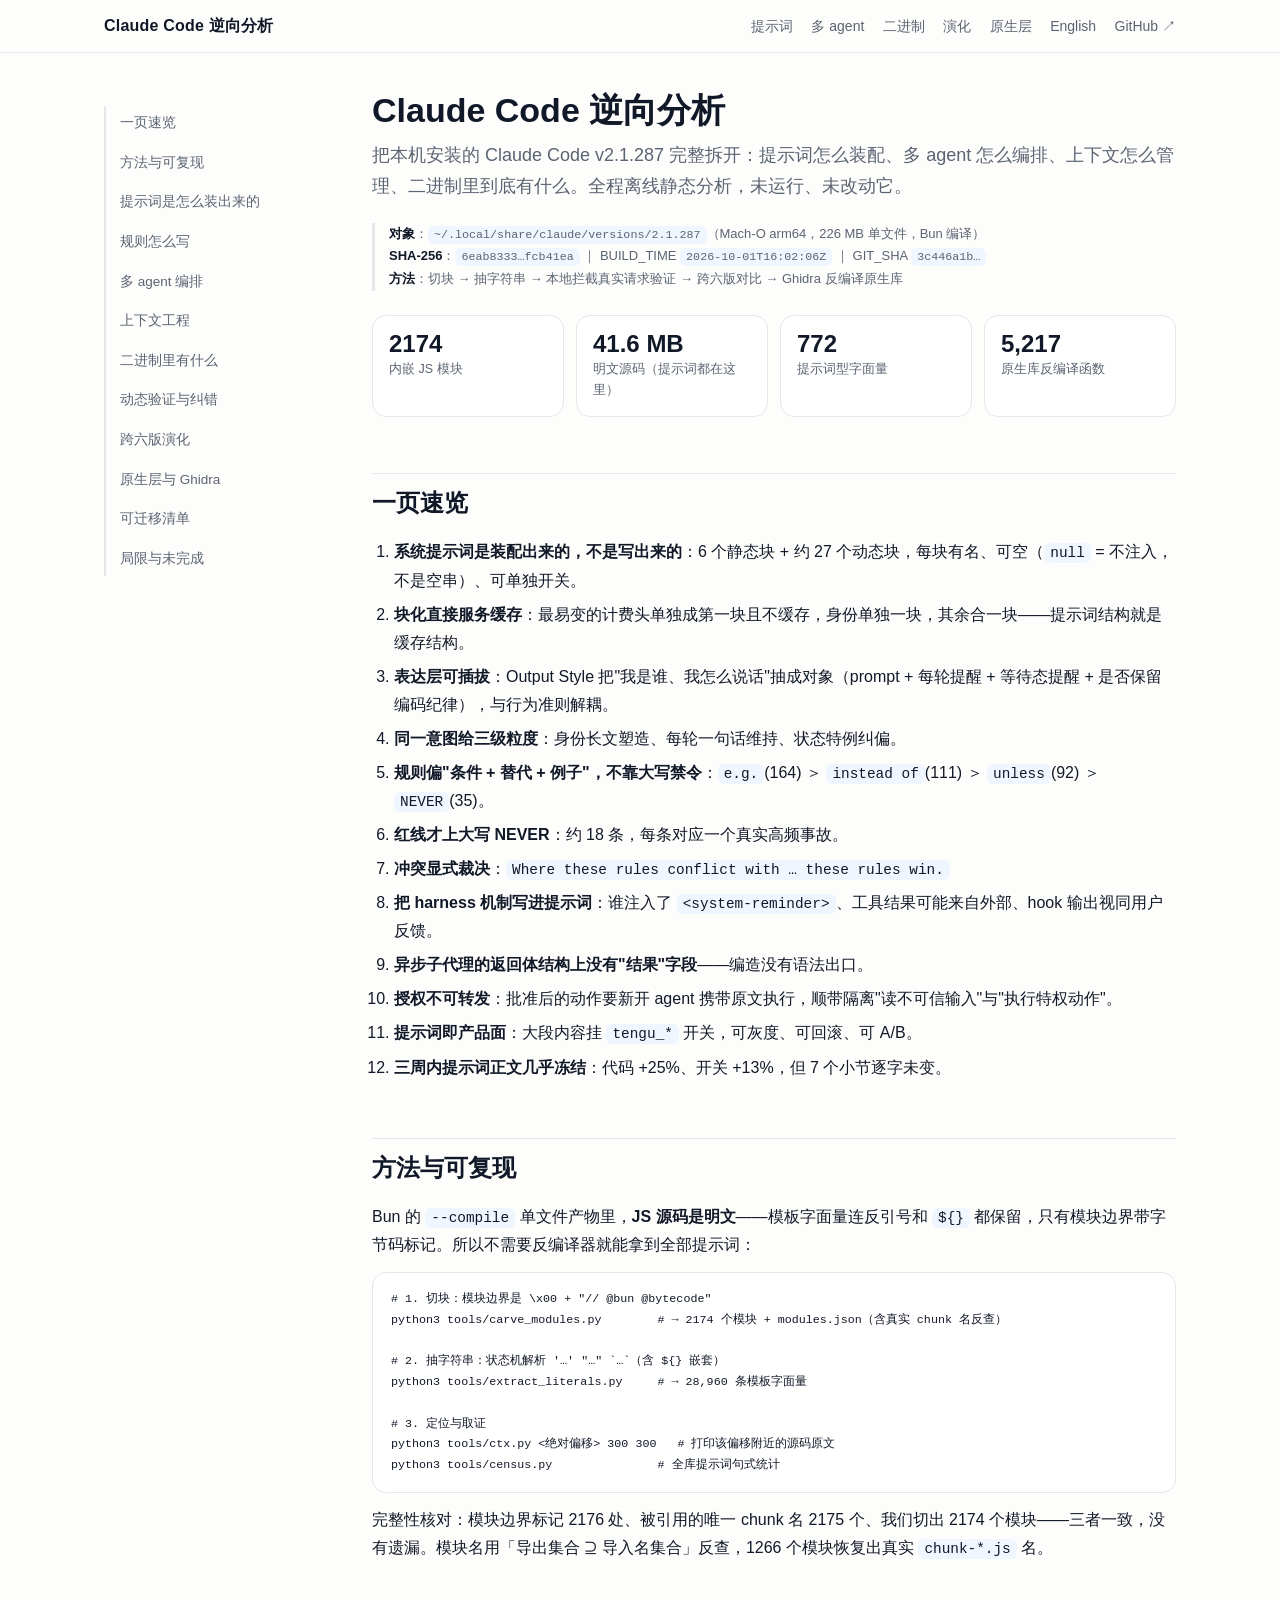
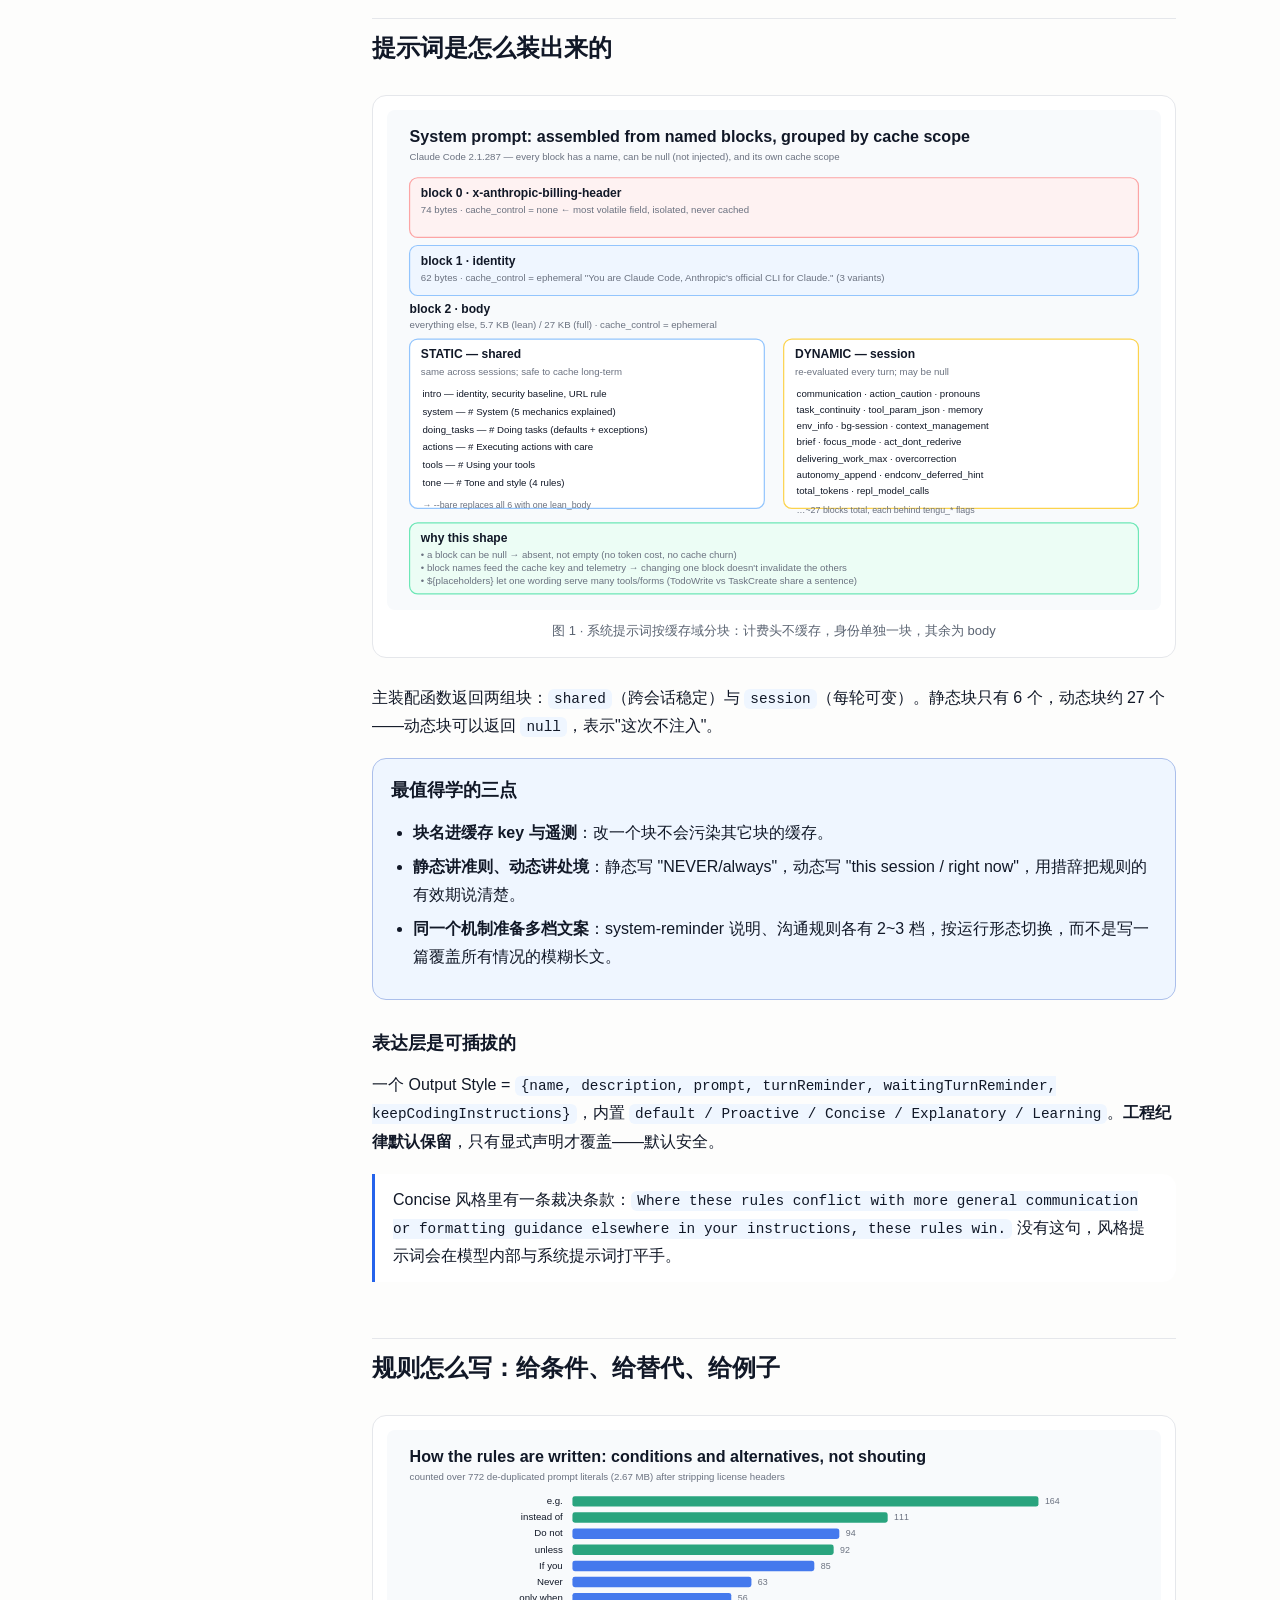
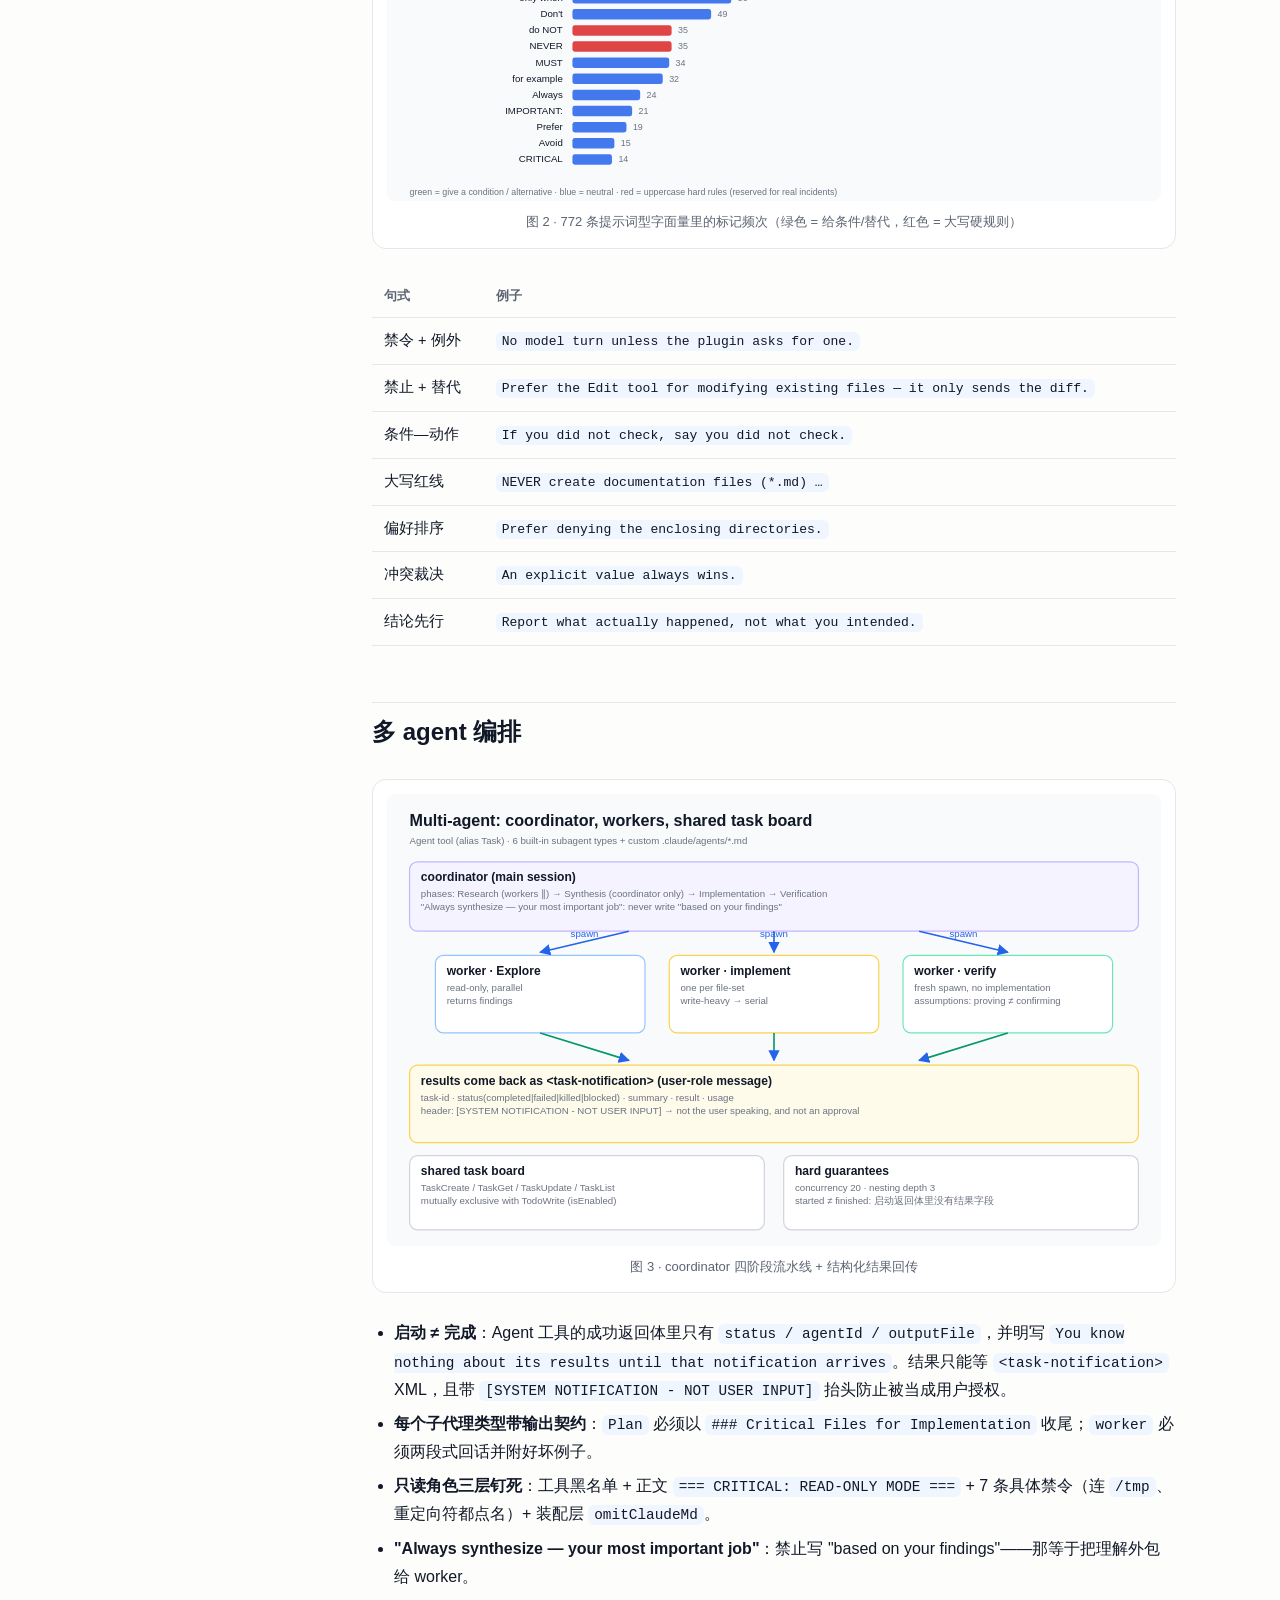
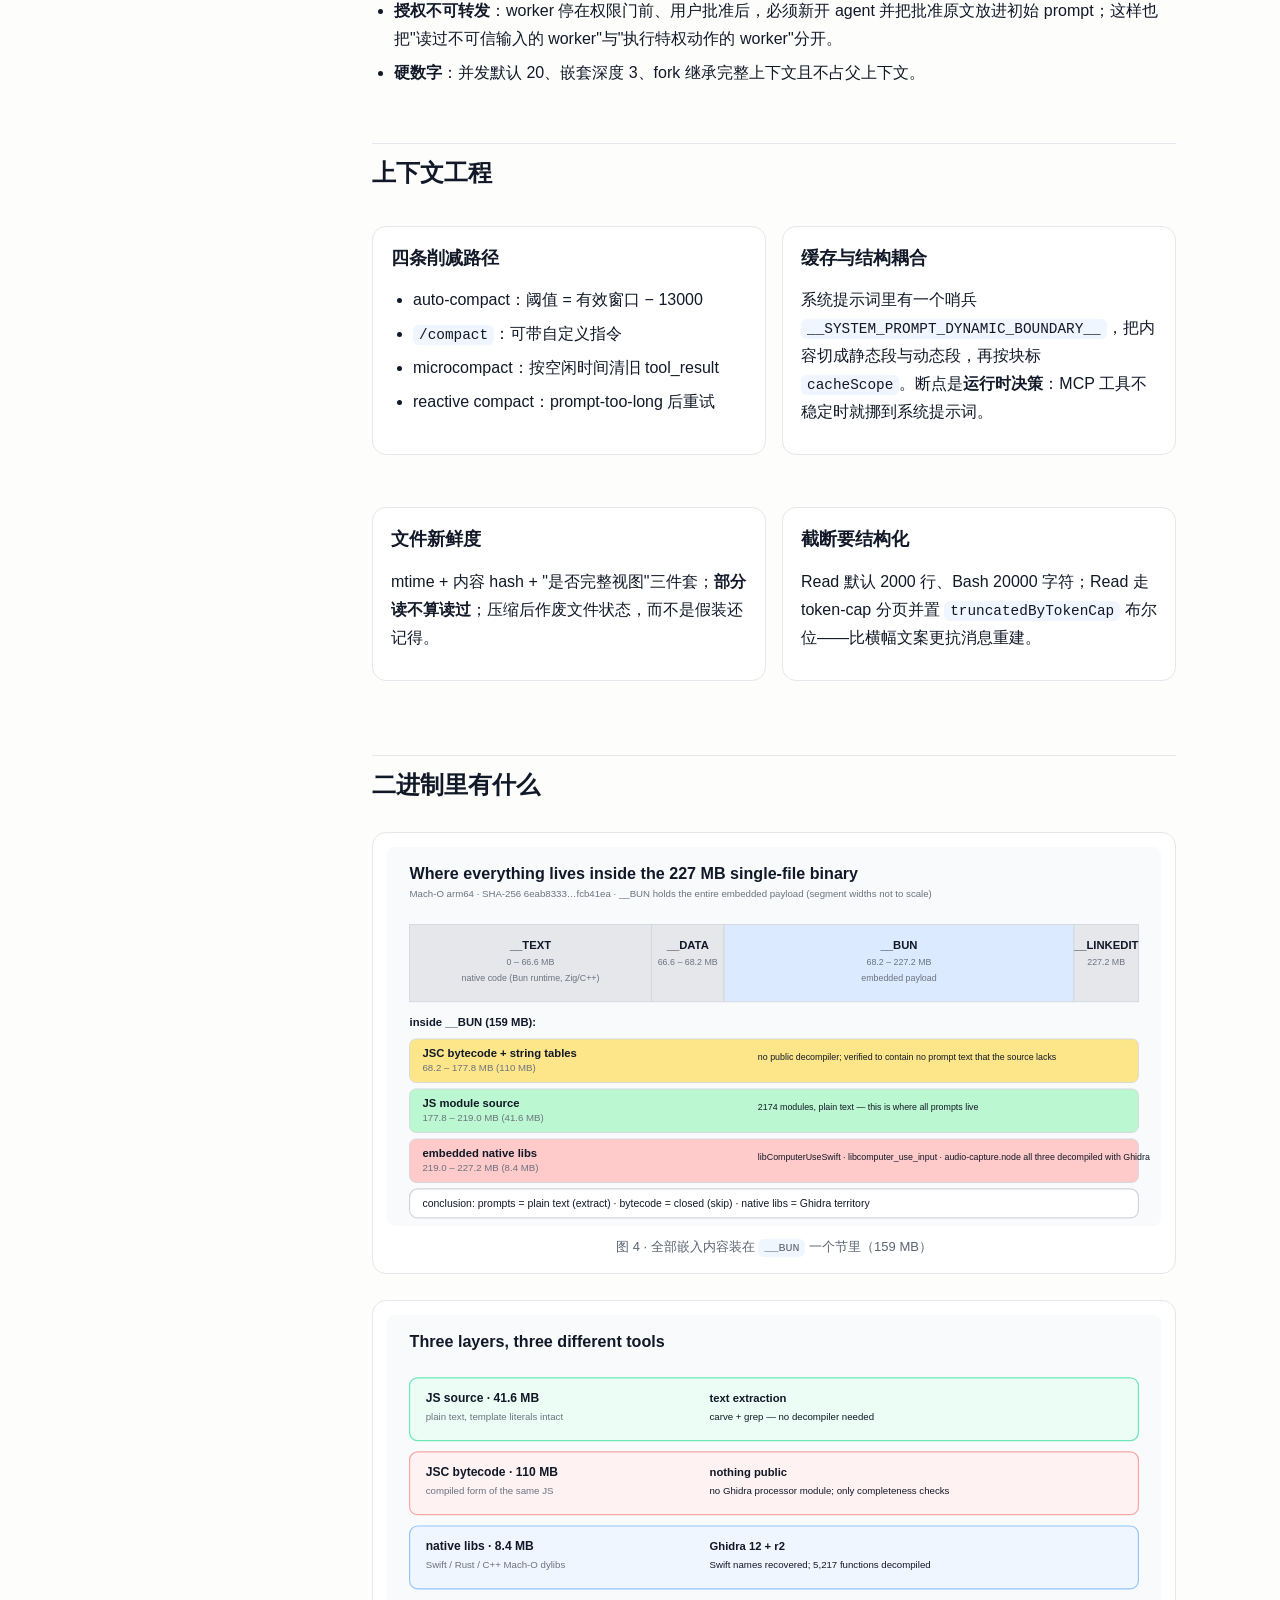
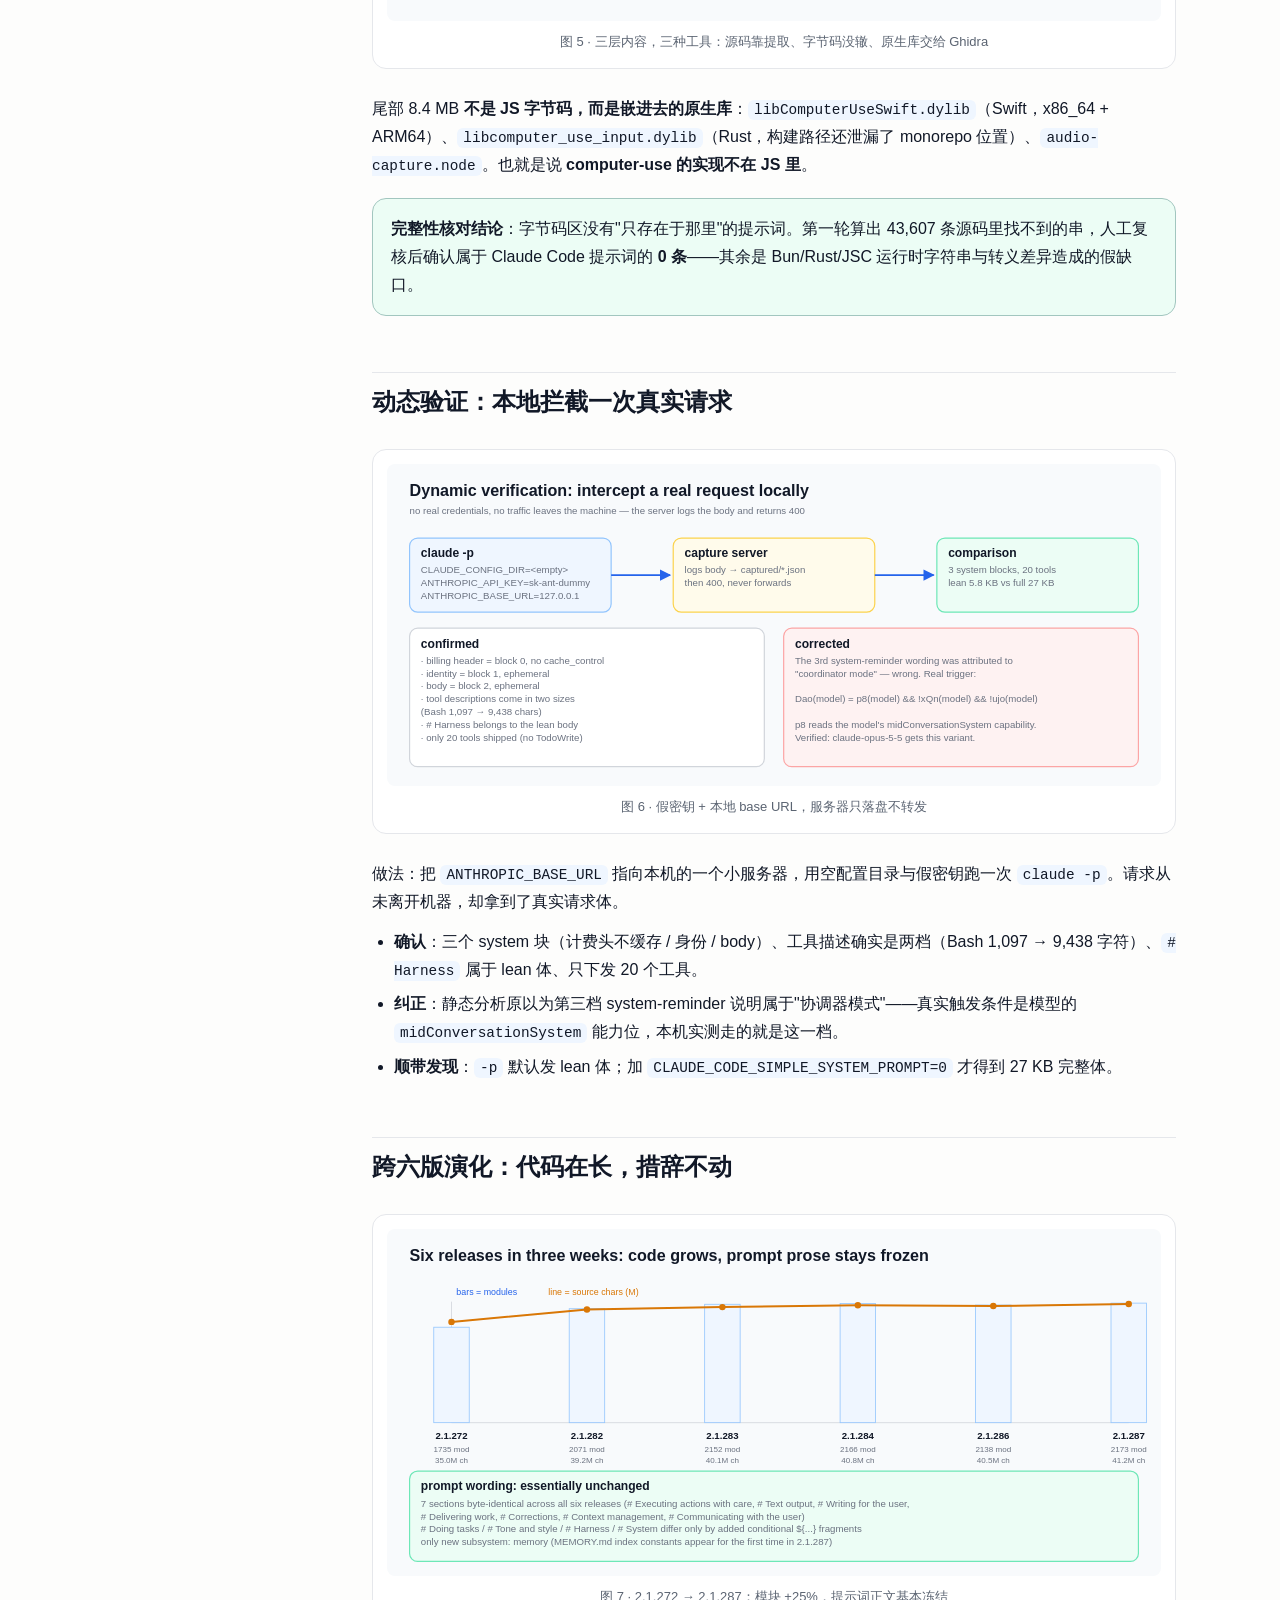
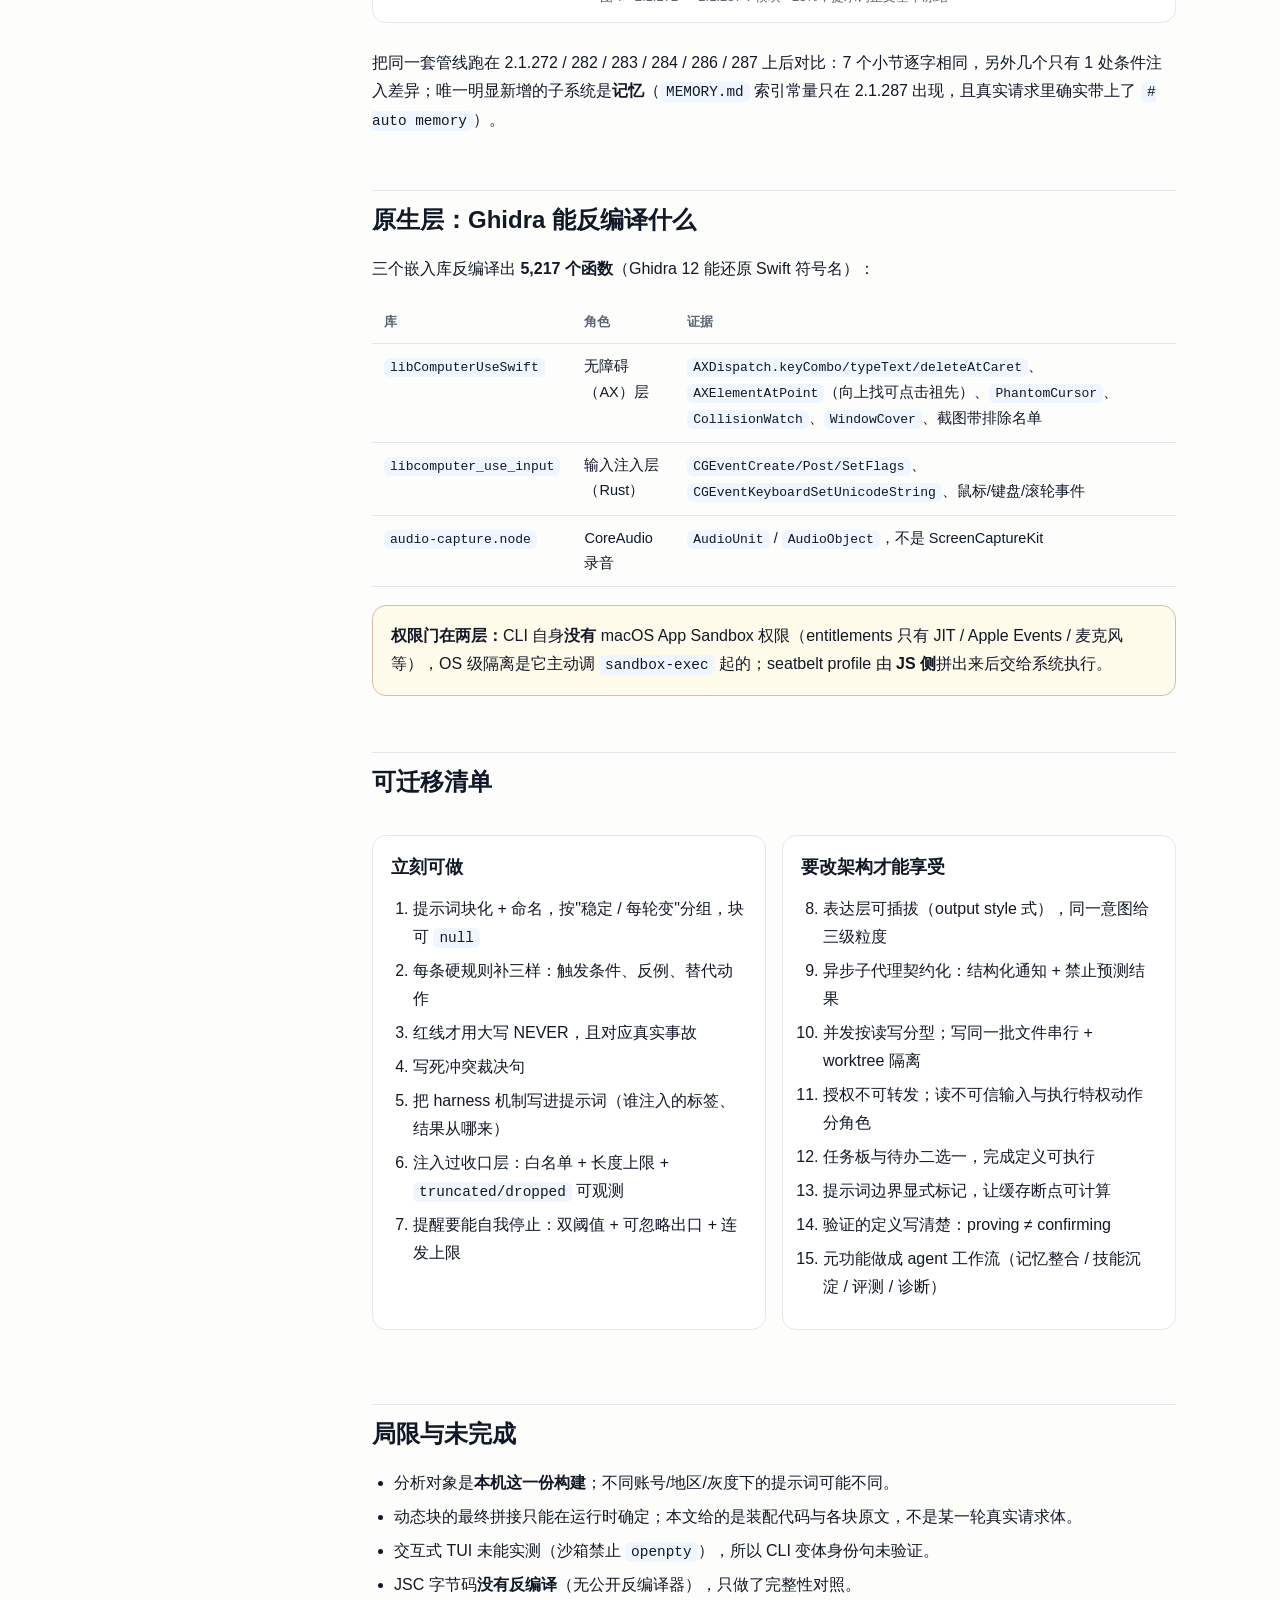
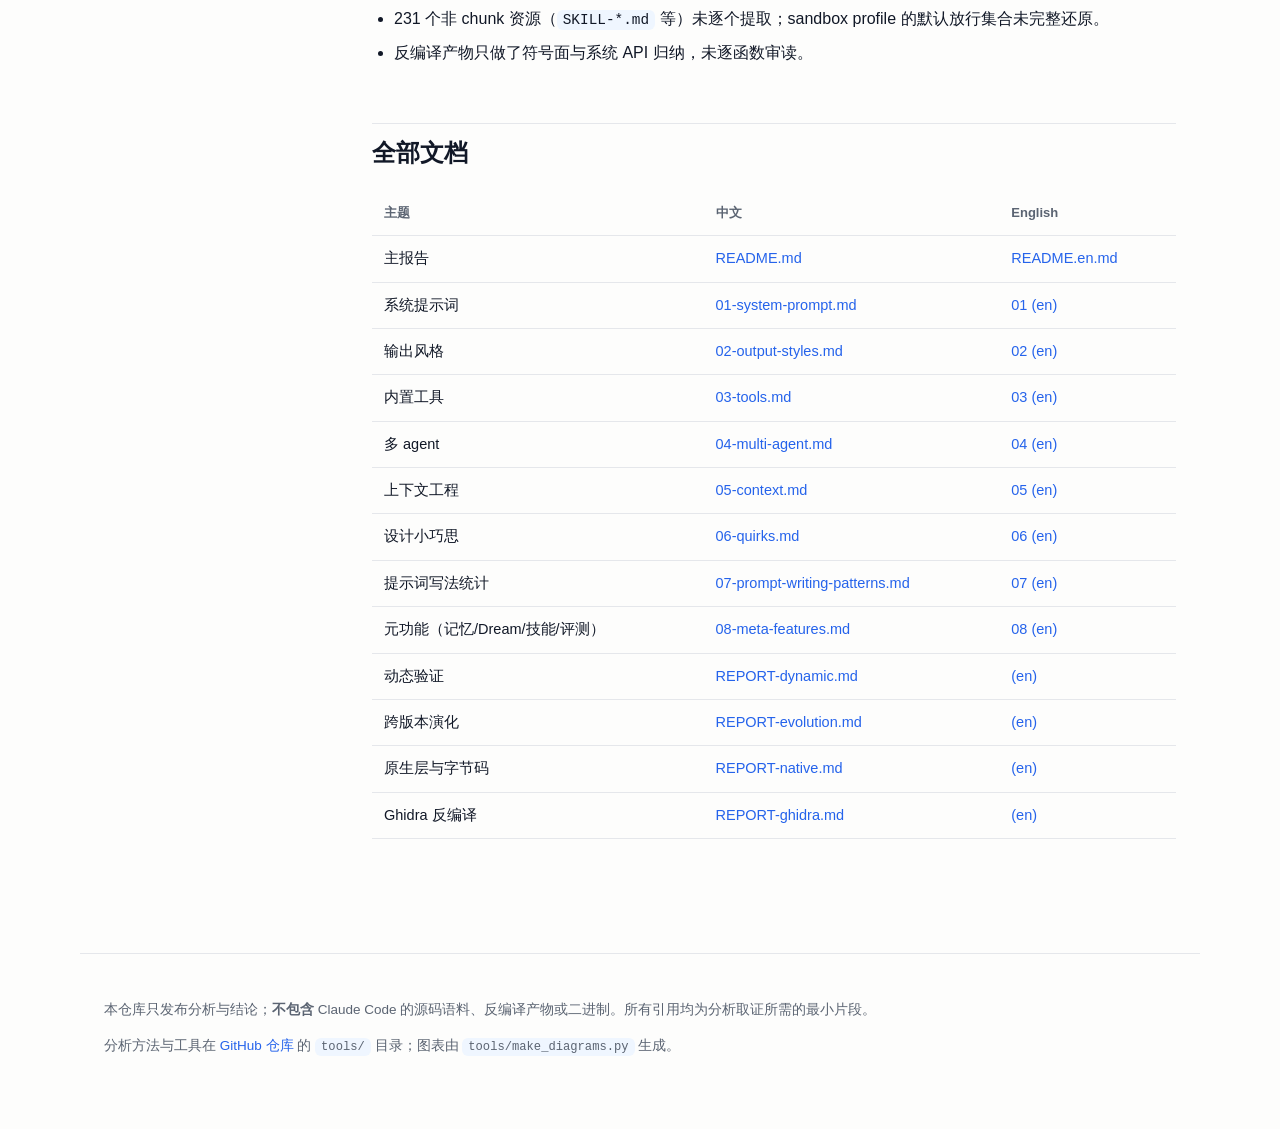
==== docs/index.html @ fc756595 "Reverse-engineering Claude Code v2.1.287: prompts, multi-agent design, native layer Full offline sta" ====
<!DOCTYPE html>
<html lang="zh-CN">
<head>
<meta charset="utf-8">
<meta name="viewport" content="width=device-width,initial-scale=1">
<title>Claude Code 逆向分析：提示词、多 agent、设计小巧思</title>
<meta name="description" content="对 Claude Code v2.1.287 单文件产物的完整离线逆向：系统提示词如何装配、多 agent 如何编排、上下文工程与原生层。含图表、跨版本对比与可复现方法。">
<link rel="stylesheet" href="assets/style.css">
</head>
<body>
<header class="top"><div class="inner">
  <span class="brand">Claude Code 逆向分析</span>
  <span class="spacer"></span>
  <nav>
    <a href="#prompt">提示词</a>
    <a href="#agents">多 agent</a>
    <a href="#binary">二进制</a>
    <a href="#evolution">演化</a>
    <a href="#native">原生层</a>
    <a href="en.html">English</a>
    <a href="https://github.com/louisyeaaah/claude-code-re">GitHub ↗</a>
  </nav>
</div></header>

<div class="wrap">
<aside>
  <ol>
    <li><a href="#overview">一页速览</a></li>
    <li><a href="#method">方法与可复现</a></li>
    <li><a href="#prompt">提示词是怎么装出来的</a></li>
    <li><a href="#patterns">规则怎么写</a></li>
    <li><a href="#agents">多 agent 编排</a></li>
    <li><a href="#context">上下文工程</a></li>
    <li><a href="#binary">二进制里有什么</a></li>
    <li><a href="#dynamic">动态验证与纠错</a></li>
    <li><a href="#evolution">跨六版演化</a></li>
    <li><a href="#native">原生层与 Ghidra</a></li>
    <li><a href="#lessons">可迁移清单</a></li>
    <li><a href="#limits">局限与未完成</a></li>
  </ol>
</aside>

<main>
<h1>Claude Code 逆向分析</h1>
<p class="lede">把本机安装的 Claude Code v2.1.287 完整拆开：提示词怎么装配、多 agent 怎么编排、上下文怎么管理、二进制里到底有什么。全程离线静态分析，未运行、未改动它。</p>

<div class="meta">
  <b>对象</b>：<code>~/.local/share/claude/versions/2.1.287</code>（Mach-O arm64，226 MB 单文件，Bun 编译）<br>
  <b>SHA-256</b>：<code>6eab8333…fcb41ea</code> ｜ BUILD_TIME <code>2026-10-01T16:02:06Z</code> ｜ GIT_SHA <code>3c446a1b…</code><br>
  <b>方法</b>：切块 → 抽字符串 → 本地拦截真实请求验证 → 跨六版对比 → Ghidra 反编译原生库
</div>

<div class="stats">
  <div class="stat"><div class="n">2174</div><div class="k">内嵌 JS 模块</div></div>
  <div class="stat"><div class="n">41.6 MB</div><div class="k">明文源码（提示词都在这里）</div></div>
  <div class="stat"><div class="n">772</div><div class="k">提示词型字面量</div></div>
  <div class="stat"><div class="n">5,217</div><div class="k">原生库反编译函数</div></div>
</div>

<h2 id="overview">一页速览</h2>
<ol>
  <li><b>系统提示词是装配出来的，不是写出来的</b>：6 个静态块 + 约 27 个动态块，每块有名、可空（<code>null</code> = 不注入，不是空串）、可单独开关。</li>
  <li><b>块化直接服务缓存</b>：最易变的计费头单独成第一块且不缓存，身份单独一块，其余合一块——提示词结构就是缓存结构。</li>
  <li><b>表达层可插拔</b>：Output Style 把"我是谁、我怎么说话"抽成对象（prompt + 每轮提醒 + 等待态提醒 + 是否保留编码纪律），与行为准则解耦。</li>
  <li><b>同一意图给三级粒度</b>：身份长文塑造、每轮一句话维持、状态特例纠偏。</li>
  <li><b>规则偏"条件 + 替代 + 例子"，不靠大写禁令</b>：<code>e.g.</code>(164) ＞ <code>instead of</code>(111) ＞ <code>unless</code>(92) ＞ <code>NEVER</code>(35)。</li>
  <li><b>红线才上大写 NEVER</b>：约 18 条，每条对应一个真实高频事故。</li>
  <li><b>冲突显式裁决</b>：<code>Where these rules conflict with … these rules win.</code></li>
  <li><b>把 harness 机制写进提示词</b>：谁注入了 <code>&lt;system-reminder&gt;</code>、工具结果可能来自外部、hook 输出视同用户反馈。</li>
  <li><b>异步子代理的返回体结构上没有"结果"字段</b>——编造没有语法出口。</li>
  <li><b>授权不可转发</b>：批准后的动作要新开 agent 携带原文执行，顺带隔离"读不可信输入"与"执行特权动作"。</li>
  <li><b>提示词即产品面</b>：大段内容挂 <code>tengu_*</code> 开关，可灰度、可回滚、可 A/B。</li>
  <li><b>三周内提示词正文几乎冻结</b>：代码 +25%、开关 +13%，但 7 个小节逐字未变。</li>
</ol>

<h2 id="method">方法与可复现</h2>
<p>Bun 的 <code>--compile</code> 单文件产物里，<b>JS 源码是明文</b>——模板字面量连反引号和 <code>${}</code> 都保留，只有模块边界带字节码标记。所以不需要反编译器就能拿到全部提示词：</p>
<pre><code># 1. 切块：模块边界是 \x00 + "// @bun @bytecode"
python3 tools/carve_modules.py        # → 2174 个模块 + modules.json（含真实 chunk 名反查）

# 2. 抽字符串：状态机解析 '…' "…" `…`（含 ${} 嵌套）
python3 tools/extract_literals.py     # → 28,960 条模板字面量

# 3. 定位与取证
python3 tools/ctx.py &lt;绝对偏移&gt; 300 300   # 打印该偏移附近的源码原文
python3 tools/census.py               # 全库提示词句式统计</code></pre>
<p>完整性核对：模块边界标记 2176 处、被引用的唯一 chunk 名 2175 个、我们切出 2174 个模块——三者一致，没有遗漏。模块名用「导出集合 ⊇ 导入名集合」反查，1266 个模块恢复出真实 <code>chunk-*.js</code> 名。</p>

<h2 id="prompt">提示词是怎么装出来的</h2>
<figure>
  <img src="assets/01-prompt-assembly.svg" alt="系统提示词的分块装配与缓存分层">
  <figcaption>图 1 · 系统提示词按缓存域分块：计费头不缓存，身份单独一块，其余为 body</figcaption>
</figure>
<p>主装配函数返回两组块：<code>shared</code>（跨会话稳定）与 <code>session</code>（每轮可变）。静态块只有 6 个，动态块约 27 个——动态块可以返回 <code>null</code>，表示"这次不注入"。</p>
<div class="card accent">
  <h3>最值得学的三点</h3>
  <ul>
    <li><b>块名进缓存 key 与遥测</b>：改一个块不会污染其它块的缓存。</li>
    <li><b>静态讲准则、动态讲处境</b>：静态写 "NEVER/always"，动态写 "this session / right now"，用措辞把规则的有效期说清楚。</li>
    <li><b>同一个机制准备多档文案</b>：system-reminder 说明、沟通规则各有 2~3 档，按运行形态切换，而不是写一篇覆盖所有情况的模糊长文。</li>
  </ul>
</div>

<h3>表达层是可插拔的</h3>
<p>一个 Output Style = <code>{name, description, prompt, turnReminder, waitingTurnReminder, keepCodingInstructions}</code>，内置 <code>default / Proactive / Concise / Explanatory / Learning</code>。<b>工程纪律默认保留</b>，只有显式声明才覆盖——默认安全。</p>
<blockquote>Concise 风格里有一条裁决条款：<code>Where these rules conflict with more general communication or formatting guidance elsewhere in your instructions, these rules win.</code> 没有这句，风格提示词会在模型内部与系统提示词打平手。</blockquote>

<h2 id="patterns">规则怎么写：给条件、给替代、给例子</h2>
<figure>
  <img src="assets/06-prompt-patterns.svg" alt="提示词里的指令标记频次统计">
  <figcaption>图 2 · 772 条提示词型字面量里的标记频次（绿色 = 给条件/替代，红色 = 大写硬规则）</figcaption>
</figure>
<table>
  <thead><tr><th>句式</th><th>例子</th></tr></thead>
  <tbody>
    <tr><td>禁令 + 例外</td><td><code>No model turn unless the plugin asks for one.</code></td></tr>
    <tr><td>禁止 + 替代</td><td><code>Prefer the Edit tool for modifying existing files — it only sends the diff.</code></td></tr>
    <tr><td>条件—动作</td><td><code>If you did not check, say you did not check.</code></td></tr>
    <tr><td>大写红线</td><td><code>NEVER create documentation files (*.md) …</code></td></tr>
    <tr><td>偏好排序</td><td><code>Prefer denying the enclosing directories.</code></td></tr>
    <tr><td>冲突裁决</td><td><code>An explicit value always wins.</code></td></tr>
    <tr><td>结论先行</td><td><code>Report what actually happened, not what you intended.</code></td></tr>
  </tbody>
</table>

<h2 id="agents">多 agent 编排</h2>
<figure>
  <img src="assets/02-multi-agent.svg" alt="coordinator 与 worker 的编排结构">
  <figcaption>图 3 · coordinator 四阶段流水线 + 结构化结果回传</figcaption>
</figure>
<ul>
  <li><b>启动 ≠ 完成</b>：Agent 工具的成功返回体里只有 <code>status / agentId / outputFile</code>，并明写 <code>You know nothing about its results until that notification arrives</code>。结果只能等 <code>&lt;task-notification&gt;</code> XML，且带 <code>[SYSTEM NOTIFICATION - NOT USER INPUT]</code> 抬头防止被当成用户授权。</li>
  <li><b>每个子代理类型带输出契约</b>：<code>Plan</code> 必须以 <code>### Critical Files for Implementation</code> 收尾；<code>worker</code> 必须两段式回话并附好坏例子。</li>
  <li><b>只读角色三层钉死</b>：工具黑名单 + 正文 <code>=== CRITICAL: READ-ONLY MODE ===</code> + 7 条具体禁令（连 <code>/tmp</code>、重定向符都点名）+ 装配层 <code>omitClaudeMd</code>。</li>
  <li><b>"Always synthesize — your most important job"</b>：禁止写 "based on your findings"——那等于把理解外包给 worker。</li>
  <li><b>授权不可转发</b>：worker 停在权限门前、用户批准后，必须新开 agent 并把批准原文放进初始 prompt；这样也把"读过不可信输入的 worker"与"执行特权动作的 worker"分开。</li>
  <li><b>硬数字</b>：并发默认 20、嵌套深度 3、fork 继承完整上下文且不占父上下文。</li>
</ul>

<h2 id="context">上下文工程</h2>
<div class="grid2">
  <div class="card">
    <h3>四条削减路径</h3>
    <ul>
      <li>auto-compact：阈值 = 有效窗口 − 13000</li>
      <li><code>/compact</code>：可带自定义指令</li>
      <li>microcompact：按空闲时间清旧 tool_result</li>
      <li>reactive compact：prompt-too-long 后重试</li>
    </ul>
  </div>
  <div class="card">
    <h3>缓存与结构耦合</h3>
    <p>系统提示词里有一个哨兵 <code>__SYSTEM_PROMPT_DYNAMIC_BOUNDARY__</code>，把内容切成静态段与动态段，再按块标 <code>cacheScope</code>。断点是<b>运行时决策</b>：MCP 工具不稳定时就挪到系统提示词。</p>
  </div>
  <div class="card">
    <h3>文件新鲜度</h3>
    <p>mtime + 内容 hash + "是否完整视图"三件套；<b>部分读不算读过</b>；压缩后作废文件状态，而不是假装还记得。</p>
  </div>
  <div class="card">
    <h3>截断要结构化</h3>
    <p>Read 默认 2000 行、Bash 20000 字符；Read 走 token-cap 分页并置 <code>truncatedByTokenCap</code> 布尔位——比横幅文案更抗消息重建。</p>
  </div>
</div>

<h2 id="binary">二进制里有什么</h2>
<figure>
  <img src="assets/03-binary-layout.svg" alt="Mach-O 段结构与 __BUN 内部的三大块">
  <figcaption>图 4 · 全部嵌入内容装在 <code>__BUN</code> 一个节里（159 MB）</figcaption>
</figure>
<figure>
  <img src="assets/04-three-layers.svg" alt="三层内容与各自需要的工具">
  <figcaption>图 5 · 三层内容，三种工具：源码靠提取、字节码没辙、原生库交给 Ghidra</figcaption>
</figure>
<p>尾部 8.4 MB <b>不是 JS 字节码，而是嵌进去的原生库</b>：<code>libComputerUseSwift.dylib</code>（Swift，x86_64 + ARM64）、<code>libcomputer_use_input.dylib</code>（Rust，构建路径还泄漏了 monorepo 位置）、<code>audio-capture.node</code>。也就是说 <b>computer-use 的实现不在 JS 里</b>。</p>
<div class="card good">
  <b>完整性核对结论</b>：字节码区没有"只存在于那里"的提示词。第一轮算出 43,607 条源码里找不到的串，人工复核后确认属于 Claude Code 提示词的 <b>0 条</b>——其余是 Bun/Rust/JSC 运行时字符串与转义差异造成的假缺口。
</div>

<h2 id="dynamic">动态验证：本地拦截一次真实请求</h2>
<figure>
  <img src="assets/07-dynamic-verification.svg" alt="本地拦截真实请求并与静态还原对照">
  <figcaption>图 6 · 假密钥 + 本地 base URL，服务器只落盘不转发</figcaption>
</figure>
<p>做法：把 <code>ANTHROPIC_BASE_URL</code> 指向本机的一个小服务器，用空配置目录与假密钥跑一次 <code>claude -p</code>。请求从未离开机器，却拿到了真实请求体。</p>
<ul>
  <li><b>确认</b>：三个 system 块（计费头不缓存 / 身份 / body）、工具描述确实是两档（Bash 1,097 → 9,438 字符）、<code># Harness</code> 属于 lean 体、只下发 20 个工具。</li>
  <li><b>纠正</b>：静态分析原以为第三档 system-reminder 说明属于"协调器模式"——真实触发条件是模型的 <code>midConversationSystem</code> 能力位，本机实测走的就是这一档。</li>
  <li><b>顺带发现</b>：<code>-p</code> 默认发 lean 体；加 <code>CLAUDE_CODE_SIMPLE_SYSTEM_PROMPT=0</code> 才得到 27 KB 完整体。</li>
</ul>

<h2 id="evolution">跨六版演化：代码在长，措辞不动</h2>
<figure>
  <img src="assets/05-evolution.svg" alt="六个版本的规模增长与提示词稳定性">
  <figcaption>图 7 · 2.1.272 → 2.1.287：模块 +25%，提示词正文基本冻结</figcaption>
</figure>
<p>把同一套管线跑在 2.1.272 / 282 / 283 / 284 / 286 / 287 上后对比：7 个小节逐字相同，另外几个只有 1 处条件注入差异；唯一明显新增的子系统是<b>记忆</b>（<code>MEMORY.md</code> 索引常量只在 2.1.287 出现，且真实请求里确实带上了 <code># auto memory</code>）。</p>

<h2 id="native">原生层：Ghidra 能反编译什么</h2>
<p>三个嵌入库反编译出 <b>5,217 个函数</b>（Ghidra 12 能还原 Swift 符号名）：</p>
<table>
  <thead><tr><th>库</th><th>角色</th><th>证据</th></tr></thead>
  <tbody>
    <tr><td><code>libComputerUseSwift</code></td><td>无障碍（AX）层</td><td><code>AXDispatch.keyCombo/typeText/deleteAtCaret</code>、<code>AXElementAtPoint</code>（向上找可点击祖先）、<code>PhantomCursor</code>、<code>CollisionWatch</code>、<code>WindowCover</code>、截图带排除名单</td></tr>
    <tr><td><code>libcomputer_use_input</code></td><td>输入注入层（Rust）</td><td><code>CGEventCreate/Post/SetFlags</code>、<code>CGEventKeyboardSetUnicodeString</code>、鼠标/键盘/滚轮事件</td></tr>
    <tr><td><code>audio-capture.node</code></td><td>CoreAudio 录音</td><td><code>AudioUnit</code> / <code>AudioObject</code>，不是 ScreenCaptureKit</td></tr>
  </tbody>
</table>
<div class="card warn">
  <b>权限门在两层：</b>CLI 自身<b>没有</b> macOS App Sandbox 权限（entitlements 只有 JIT / Apple Events / 麦克风等），OS 级隔离是它主动调 <code>sandbox-exec</code> 起的；seatbelt profile 由 <b>JS 侧</b>拼出来后交给系统执行。
</div>

<h2 id="lessons">可迁移清单</h2>
<div class="grid2">
  <div class="card">
    <h3>立刻可做</h3>
    <ol>
      <li>提示词块化 + 命名，按"稳定 / 每轮变"分组，块可 <code>null</code></li>
      <li>每条硬规则补三样：触发条件、反例、替代动作</li>
      <li>红线才用大写 NEVER，且对应真实事故</li>
      <li>写死冲突裁决句</li>
      <li>把 harness 机制写进提示词（谁注入的标签、结果从哪来）</li>
      <li>注入过收口层：白名单 + 长度上限 + <code>truncated/dropped</code> 可观测</li>
      <li>提醒要能自我停止：双阈值 + 可忽略出口 + 连发上限</li>
    </ol>
  </div>
  <div class="card">
    <h3>要改架构才能享受</h3>
    <ol start="8">
      <li>表达层可插拔（output style 式），同一意图给三级粒度</li>
      <li>异步子代理契约化：结构化通知 + 禁止预测结果</li>
      <li>并发按读写分型；写同一批文件串行 + worktree 隔离</li>
      <li>授权不可转发；读不可信输入与执行特权动作分角色</li>
      <li>任务板与待办二选一，完成定义可执行</li>
      <li>提示词边界显式标记，让缓存断点可计算</li>
      <li>验证的定义写清楚：proving ≠ confirming</li>
      <li>元功能做成 agent 工作流（记忆整合 / 技能沉淀 / 评测 / 诊断）</li>
    </ol>
  </div>
</div>

<h2 id="limits">局限与未完成</h2>
<ul>
  <li>分析对象是<b>本机这一份构建</b>；不同账号/地区/灰度下的提示词可能不同。</li>
  <li>动态块的最终拼接只能在运行时确定；本文给的是装配代码与各块原文，不是某一轮真实请求体。</li>
  <li>交互式 TUI 未能实测（沙箱禁止 <code>openpty</code>），所以 CLI 变体身份句未验证。</li>
  <li>JSC 字节码<b>没有反编译</b>（无公开反编译器），只做了完整性对照。</li>
  <li>231 个非 chunk 资源（<code>SKILL-*.md</code> 等）未逐个提取；sandbox profile 的默认放行集合未完整还原。</li>
  <li>反编译产物只做了符号面与系统 API 归纳，未逐函数审读。</li>
</ul>

<h2>全部文档</h2>
<table>
  <thead><tr><th>主题</th><th>中文</th><th>English</th></tr></thead>
  <tbody>
    <tr><td>主报告</td><td><a href="https://github.com/louisyeaaah/claude-code-re/blob/main/README.md">README.md</a></td><td><a href="https://github.com/louisyeaaah/claude-code-re/blob/main/README.en.md">README.en.md</a></td></tr>
    <tr><td>系统提示词</td><td><a href="https://github.com/louisyeaaah/claude-code-re/blob/main/extracted/01-system-prompt.md">01-system-prompt.md</a></td><td><a href="https://github.com/louisyeaaah/claude-code-re/blob/main/extracted/01-system-prompt.en.md">01 (en)</a></td></tr>
    <tr><td>输出风格</td><td><a href="https://github.com/louisyeaaah/claude-code-re/blob/main/extracted/02-output-styles.md">02-output-styles.md</a></td><td><a href="https://github.com/louisyeaaah/claude-code-re/blob/main/extracted/02-output-styles.en.md">02 (en)</a></td></tr>
    <tr><td>内置工具</td><td><a href="https://github.com/louisyeaaah/claude-code-re/blob/main/extracted/03-tools.md">03-tools.md</a></td><td><a href="https://github.com/louisyeaaah/claude-code-re/blob/main/extracted/03-tools.en.md">03 (en)</a></td></tr>
    <tr><td>多 agent</td><td><a href="https://github.com/louisyeaaah/claude-code-re/blob/main/extracted/04-multi-agent.md">04-multi-agent.md</a></td><td><a href="https://github.com/louisyeaaah/claude-code-re/blob/main/extracted/04-multi-agent.en.md">04 (en)</a></td></tr>
    <tr><td>上下文工程</td><td><a href="https://github.com/louisyeaaah/claude-code-re/blob/main/extracted/05-context.md">05-context.md</a></td><td><a href="https://github.com/louisyeaaah/claude-code-re/blob/main/extracted/05-context.en.md">05 (en)</a></td></tr>
    <tr><td>设计小巧思</td><td><a href="https://github.com/louisyeaaah/claude-code-re/blob/main/extracted/06-quirks.md">06-quirks.md</a></td><td><a href="https://github.com/louisyeaaah/claude-code-re/blob/main/extracted/06-quirks.en.md">06 (en)</a></td></tr>
    <tr><td>提示词写法统计</td><td><a href="https://github.com/louisyeaaah/claude-code-re/blob/main/extracted/07-prompt-writing-patterns.md">07-prompt-writing-patterns.md</a></td><td><a href="https://github.com/louisyeaaah/claude-code-re/blob/main/extracted/07-prompt-writing-patterns.en.md">07 (en)</a></td></tr>
    <tr><td>元功能（记忆/Dream/技能/评测）</td><td><a href="https://github.com/louisyeaaah/claude-code-re/blob/main/extracted/08-meta-features.md">08-meta-features.md</a></td><td><a href="https://github.com/louisyeaaah/claude-code-re/blob/main/extracted/08-meta-features.en.md">08 (en)</a></td></tr>
    <tr><td>动态验证</td><td><a href="https://github.com/louisyeaaah/claude-code-re/blob/main/verify/REPORT-dynamic.md">REPORT-dynamic.md</a></td><td><a href="https://github.com/louisyeaaah/claude-code-re/blob/main/verify/REPORT-dynamic.en.md">(en)</a></td></tr>
    <tr><td>跨版本演化</td><td><a href="https://github.com/louisyeaaah/claude-code-re/blob/main/evolution/REPORT-evolution.md">REPORT-evolution.md</a></td><td><a href="https://github.com/louisyeaaah/claude-code-re/blob/main/evolution/REPORT-evolution.en.md">(en)</a></td></tr>
    <tr><td>原生层与字节码</td><td><a href="https://github.com/louisyeaaah/claude-code-re/blob/main/verify/REPORT-native.md">REPORT-native.md</a></td><td><a href="https://github.com/louisyeaaah/claude-code-re/blob/main/verify/REPORT-native.en.md">(en)</a></td></tr>
    <tr><td>Ghidra 反编译</td><td><a href="https://github.com/louisyeaaah/claude-code-re/blob/main/verify/REPORT-ghidra.md">REPORT-ghidra.md</a></td><td><a href="https://github.com/louisyeaaah/claude-code-re/blob/main/verify/REPORT-ghidra.en.md">(en)</a></td></tr>
  </tbody>
</table>

</main>
</div>

<footer>
  <p>本仓库只发布分析与结论；<b>不包含</b> Claude Code 的源码语料、反编译产物或二进制。所有引用均为分析取证所需的最小片段。</p>
  <p>分析方法与工具在 <a href="https://github.com/louisyeaaah/claude-code-re">GitHub 仓库</a> 的 <code>tools/</code> 目录；图表由 <code>tools/make_diagrams.py</code> 生成。</p>
</footer>
</body>
</html>
---- docs/assets/style.css ----
:root{
  --ink:#111827; --muted:#5b6472; --line:#e5e7eb; --bg:#fdfdfc; --card:#ffffff;
  --accent:#2563eb; --accent-soft:#eff6ff; --amber:#b45309; --amber-soft:#fffbeb;
  --green:#047857; --green-soft:#ecfdf5; --red:#b91c1c; --red-soft:#fef2f2;
  --radius:14px; --maxw:880px;
}
@media (prefers-color-scheme: dark){
  :root{
    --ink:#e8eaed; --muted:#9aa3af; --line:#2b3038; --bg:#0f1115; --card:#161a20;
    --accent:#7aa2f7; --accent-soft:#172033; --amber:#e0a458; --amber-soft:#241c10;
    --green:#6ee7b7; --green-soft:#12211b; --red:#f87171; --red-soft:#241314;
  }
}
*{box-sizing:border-box}
html{scroll-behavior:smooth}
body{
  margin:0; background:var(--bg); color:var(--ink);
  font:16px/1.75 -apple-system,BlinkMacSystemFont,"Segoe UI","PingFang SC","Hiragino Sans GB","Microsoft YaHei",Helvetica,Arial,sans-serif;
  -webkit-font-smoothing:antialiased;
}
a{color:var(--accent); text-decoration:none}
a:hover{text-decoration:underline}
code,pre{font-family:ui-monospace,SFMono-Regular,Menlo,Consolas,monospace}
code{background:var(--accent-soft); padding:2px 6px; border-radius:6px; font-size:.9em}
pre{background:var(--card); border:1px solid var(--line); border-radius:var(--radius); padding:16px 18px; overflow:auto; font-size:13px; line-height:1.6}
pre code{background:none; padding:0}

header.top{
  position:sticky; top:0; z-index:20; backdrop-filter:saturate(180%) blur(12px);
  background:color-mix(in srgb, var(--bg) 88%, transparent); border-bottom:1px solid var(--line);
}
.top .inner{max-width:1120px; margin:0 auto; padding:12px 24px; display:flex; align-items:center; gap:16px}
.top .brand{font-weight:700; letter-spacing:.2px}
.top .spacer{flex:1}
.top nav a{margin-left:14px; font-size:14px; color:var(--muted)}
.top nav a:hover{color:var(--accent)}

.wrap{max-width:1120px; margin:0 auto; padding:0 24px 96px; display:grid; grid-template-columns:220px 1fr; gap:48px}
@media (max-width:960px){ .wrap{grid-template-columns:1fr; gap:0} aside{display:none} }

aside{position:sticky; top:64px; align-self:start; padding-top:36px; font-size:13.5px}
aside ol{list-style:none; margin:0; padding:0; border-left:2px solid var(--line)}
aside li a{display:block; padding:5px 0 5px 14px; color:var(--muted); border-left:2px solid transparent; margin-left:-2px}
aside li a:hover{color:var(--accent); border-left-color:var(--accent); text-decoration:none}

main{padding-top:36px; min-width:0}
h1{font-size:34px; line-height:1.25; margin:0 0 8px}
h2{font-size:24px; margin:56px 0 14px; padding-top:8px; border-top:1px solid var(--line)}
h3{font-size:18px; margin:28px 0 8px}
p,ul,ol{margin:12px 0}
ul,ol{padding-left:22px}
li{margin:6px 0}
.lede{font-size:18px; color:var(--muted); margin:0 0 20px}
.meta{font-size:13px; color:var(--muted); border-left:3px solid var(--line); padding-left:14px; margin:18px 0 8px}
.meta b{color:var(--ink); font-weight:600}

.stats{display:grid; grid-template-columns:repeat(auto-fit,minmax(150px,1fr)); gap:12px; margin:24px 0}
.stat{background:var(--card); border:1px solid var(--line); border-radius:var(--radius); padding:14px 16px}
.stat .n{font-size:24px; font-weight:700; line-height:1.2}
.stat .k{font-size:12.5px; color:var(--muted)}

figure{margin:26px 0; background:var(--card); border:1px solid var(--line); border-radius:var(--radius); padding:14px}
figure img{width:100%; display:block; border-radius:8px}
figcaption{font-size:13px; color:var(--muted); margin-top:10px; text-align:center}

.card{background:var(--card); border:1px solid var(--line); border-radius:var(--radius); padding:16px 18px; margin:18px 0}
.card.accent{background:var(--accent-soft); border-color:color-mix(in srgb,var(--accent) 30%, var(--line))}
.card.warn{background:var(--amber-soft); border-color:color-mix(in srgb,var(--amber) 30%, var(--line))}
.card.good{background:var(--green-soft); border-color:color-mix(in srgb,var(--green) 30%, var(--line))}
.card.bad{background:var(--red-soft); border-color:color-mix(in srgb,var(--red) 30%, var(--line))}
.card h3{margin-top:0}

table{width:100%; border-collapse:collapse; margin:18px 0; font-size:14.5px}
th,td{border-bottom:1px solid var(--line); padding:10px 12px; text-align:left; vertical-align:top}
th{font-weight:600; color:var(--muted); font-size:13px; text-transform:none}
tbody tr:hover{background:color-mix(in srgb,var(--accent) 4%, transparent)}

blockquote{margin:18px 0; padding:12px 18px; border-left:3px solid var(--accent); background:var(--card); border-radius:0 var(--radius) var(--radius) 0; color:var(--ink)}
.pill{display:inline-block; font-size:12px; padding:2px 9px; border-radius:999px; background:var(--accent-soft); color:var(--accent); margin-right:6px}
.pill.g{background:var(--green-soft); color:var(--green)}
.pill.a{background:var(--amber-soft); color:var(--amber)}
.pill.r{background:var(--red-soft); color:var(--red)}

footer{max-width:1120px; margin:0 auto; padding:32px 24px 72px; color:var(--muted); font-size:13.5px; border-top:1px solid var(--line)}
.grid2{display:grid; grid-template-columns:1fr 1fr; gap:16px}
@media (max-width:720px){ .grid2{grid-template-columns:1fr} }
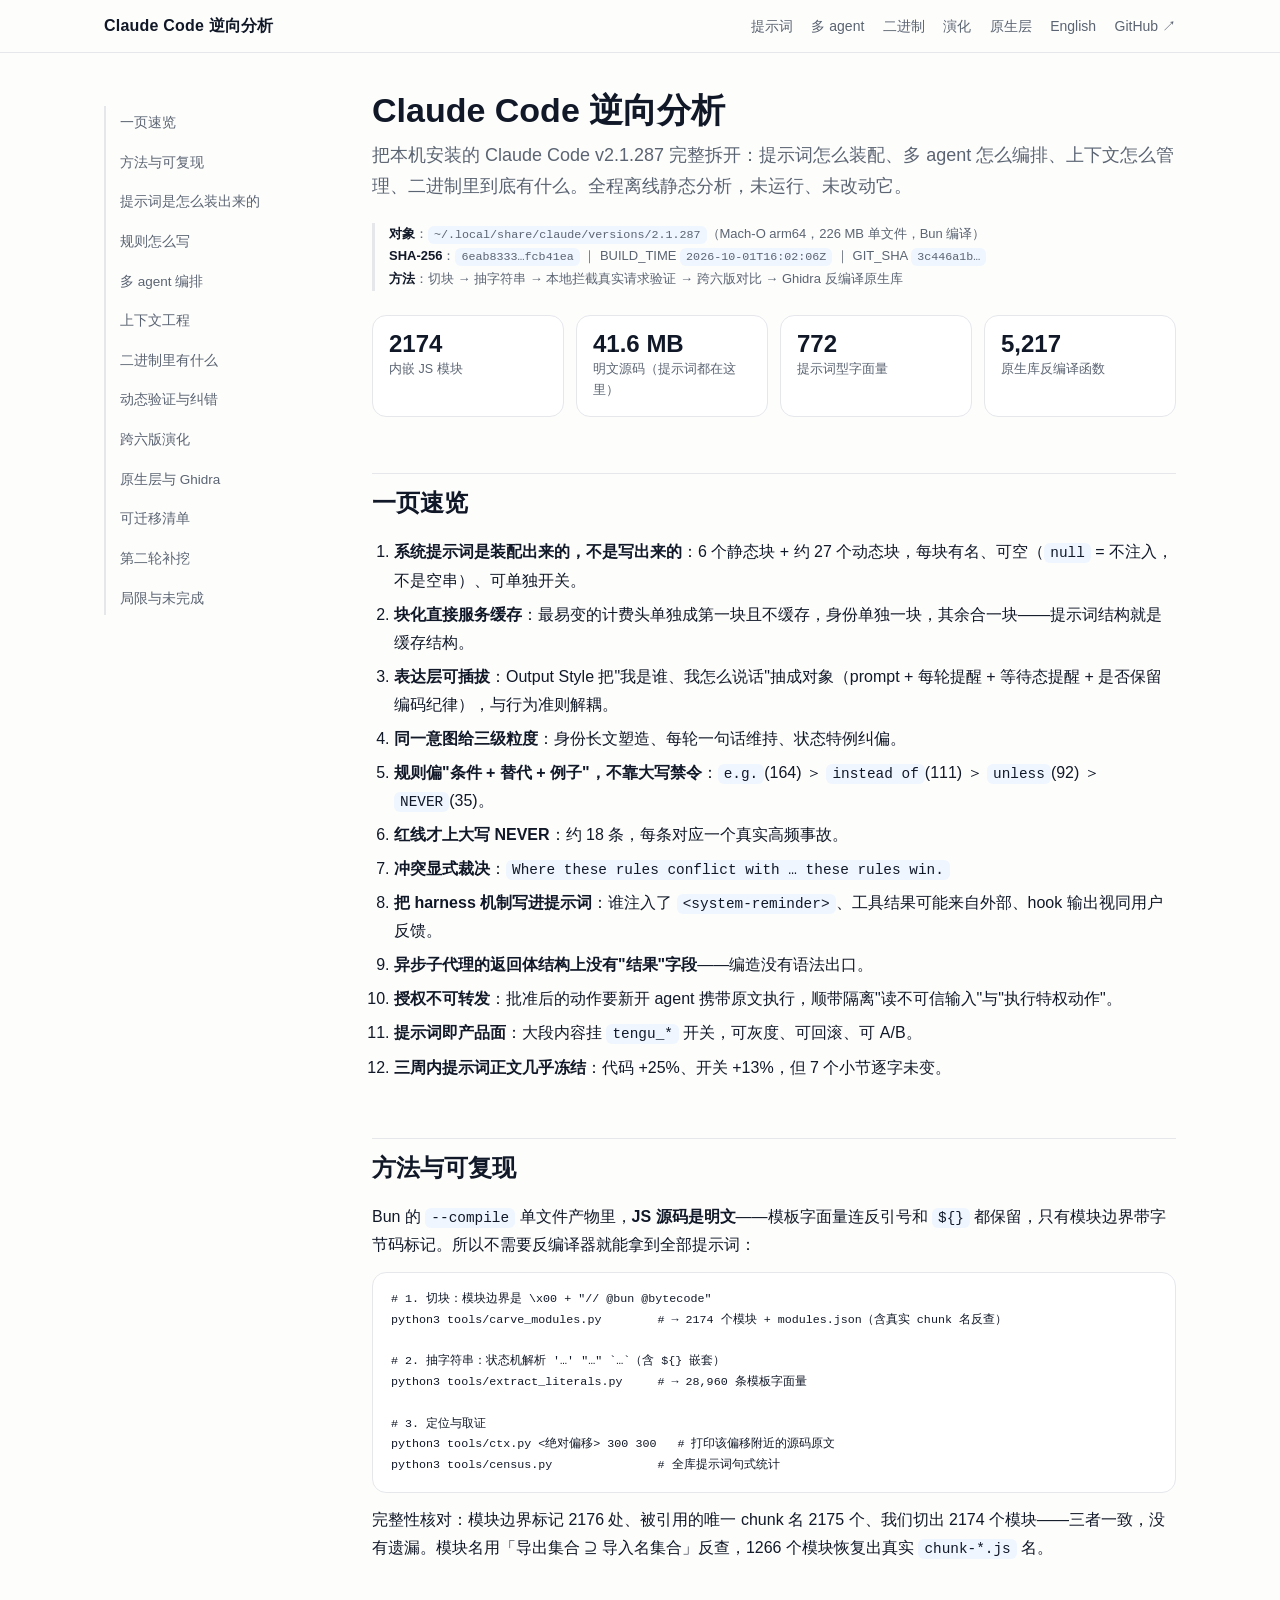
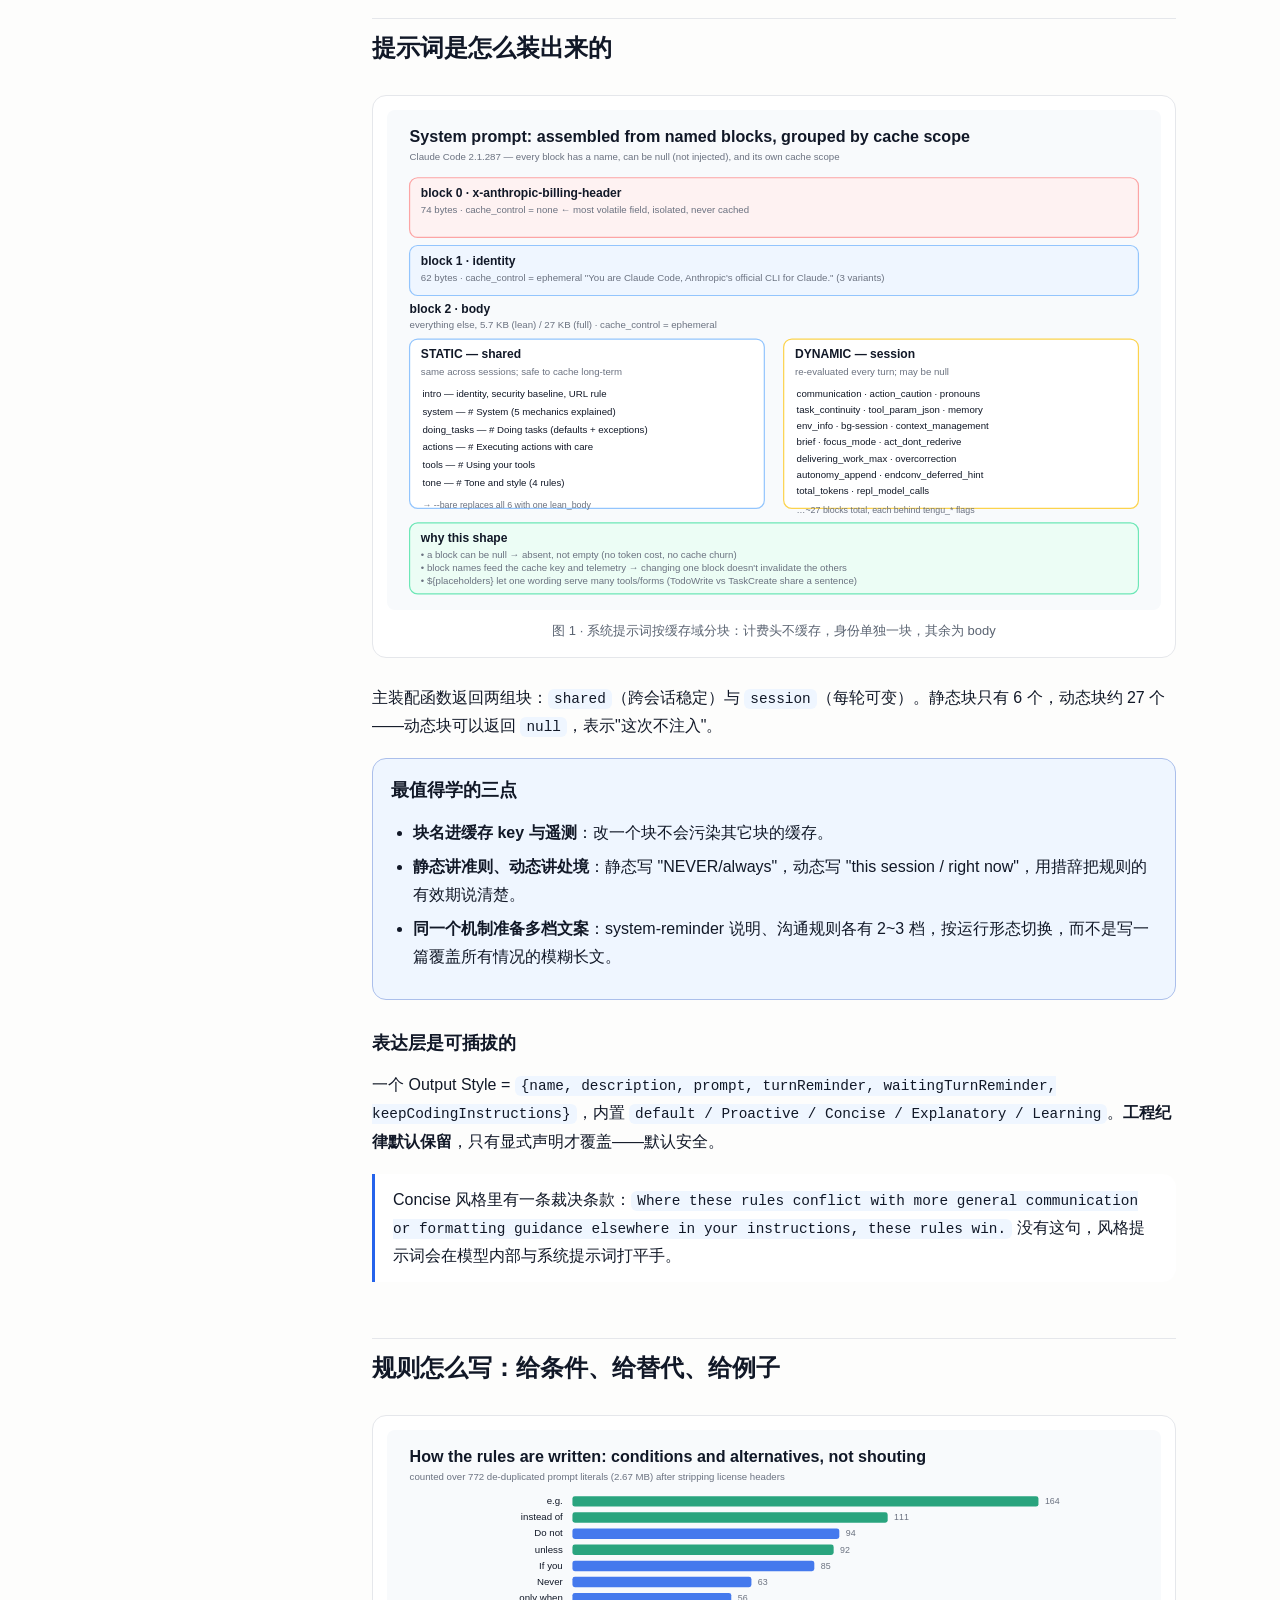
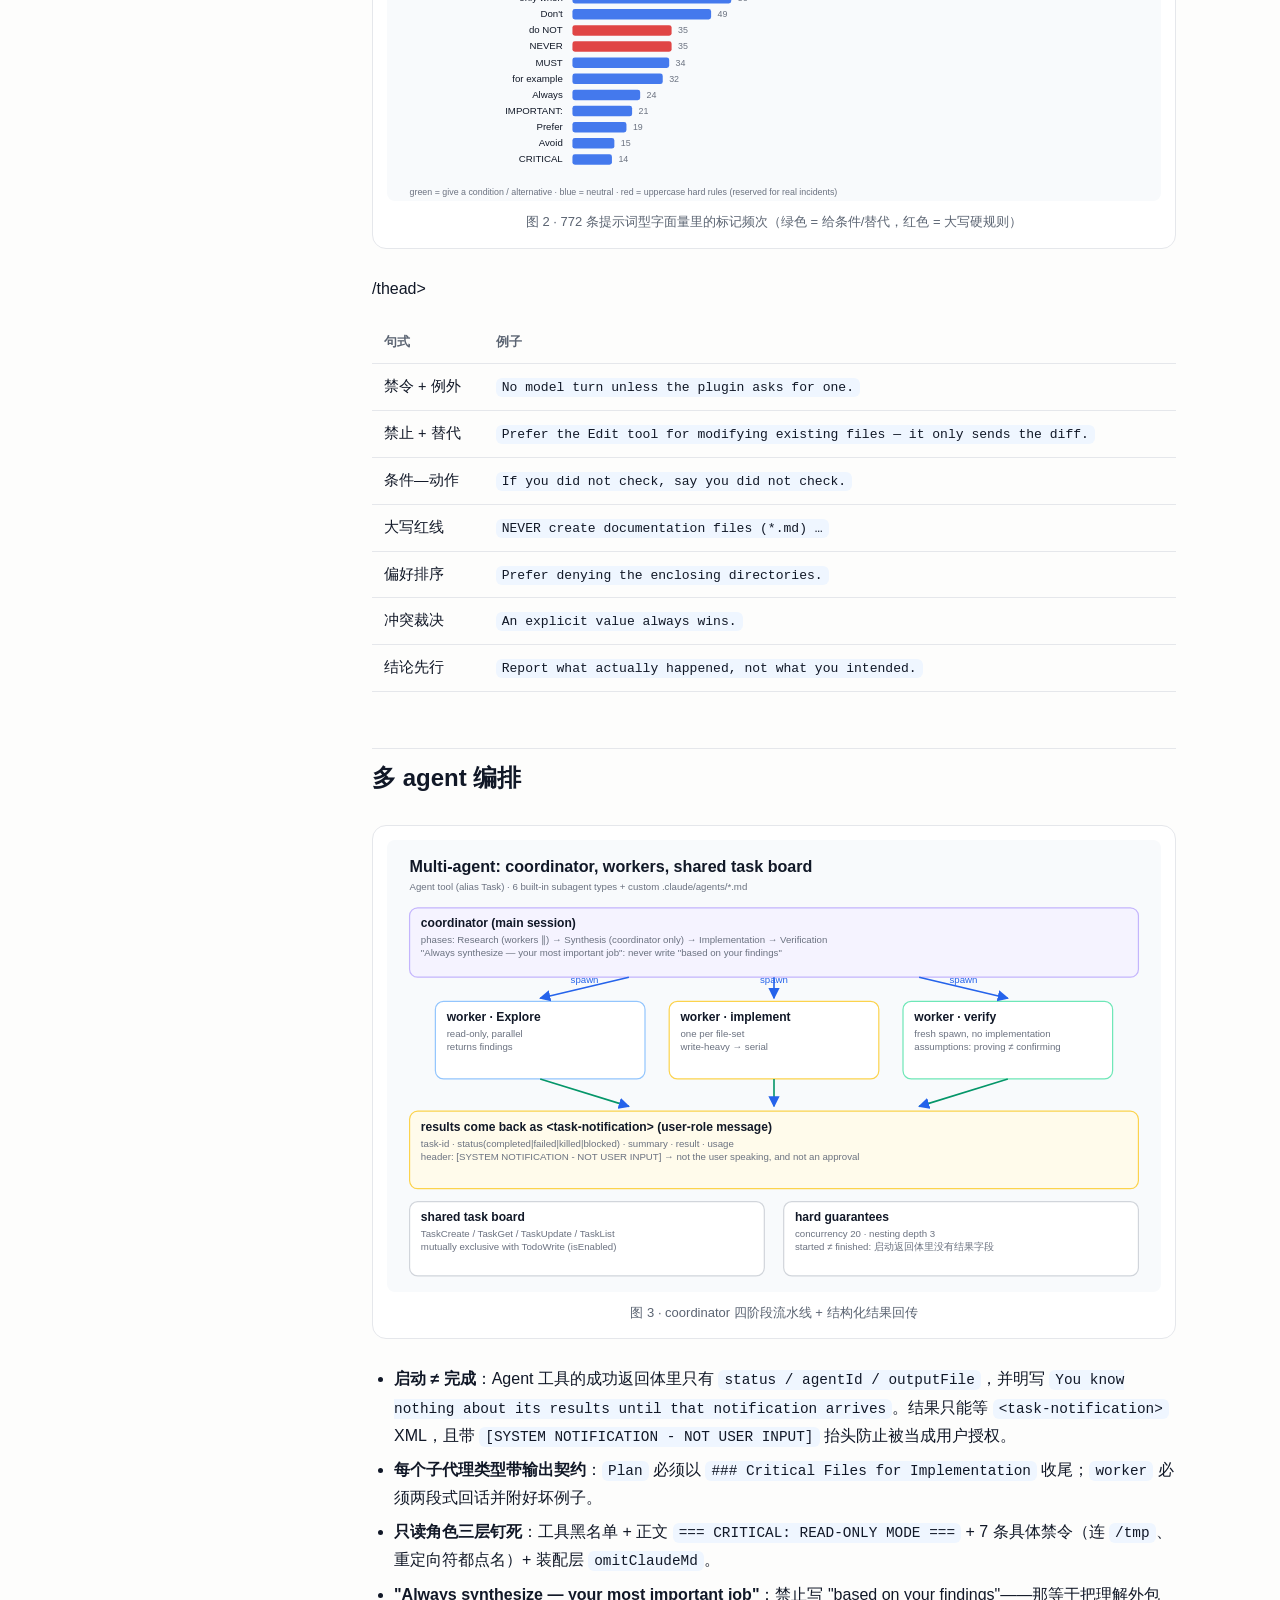
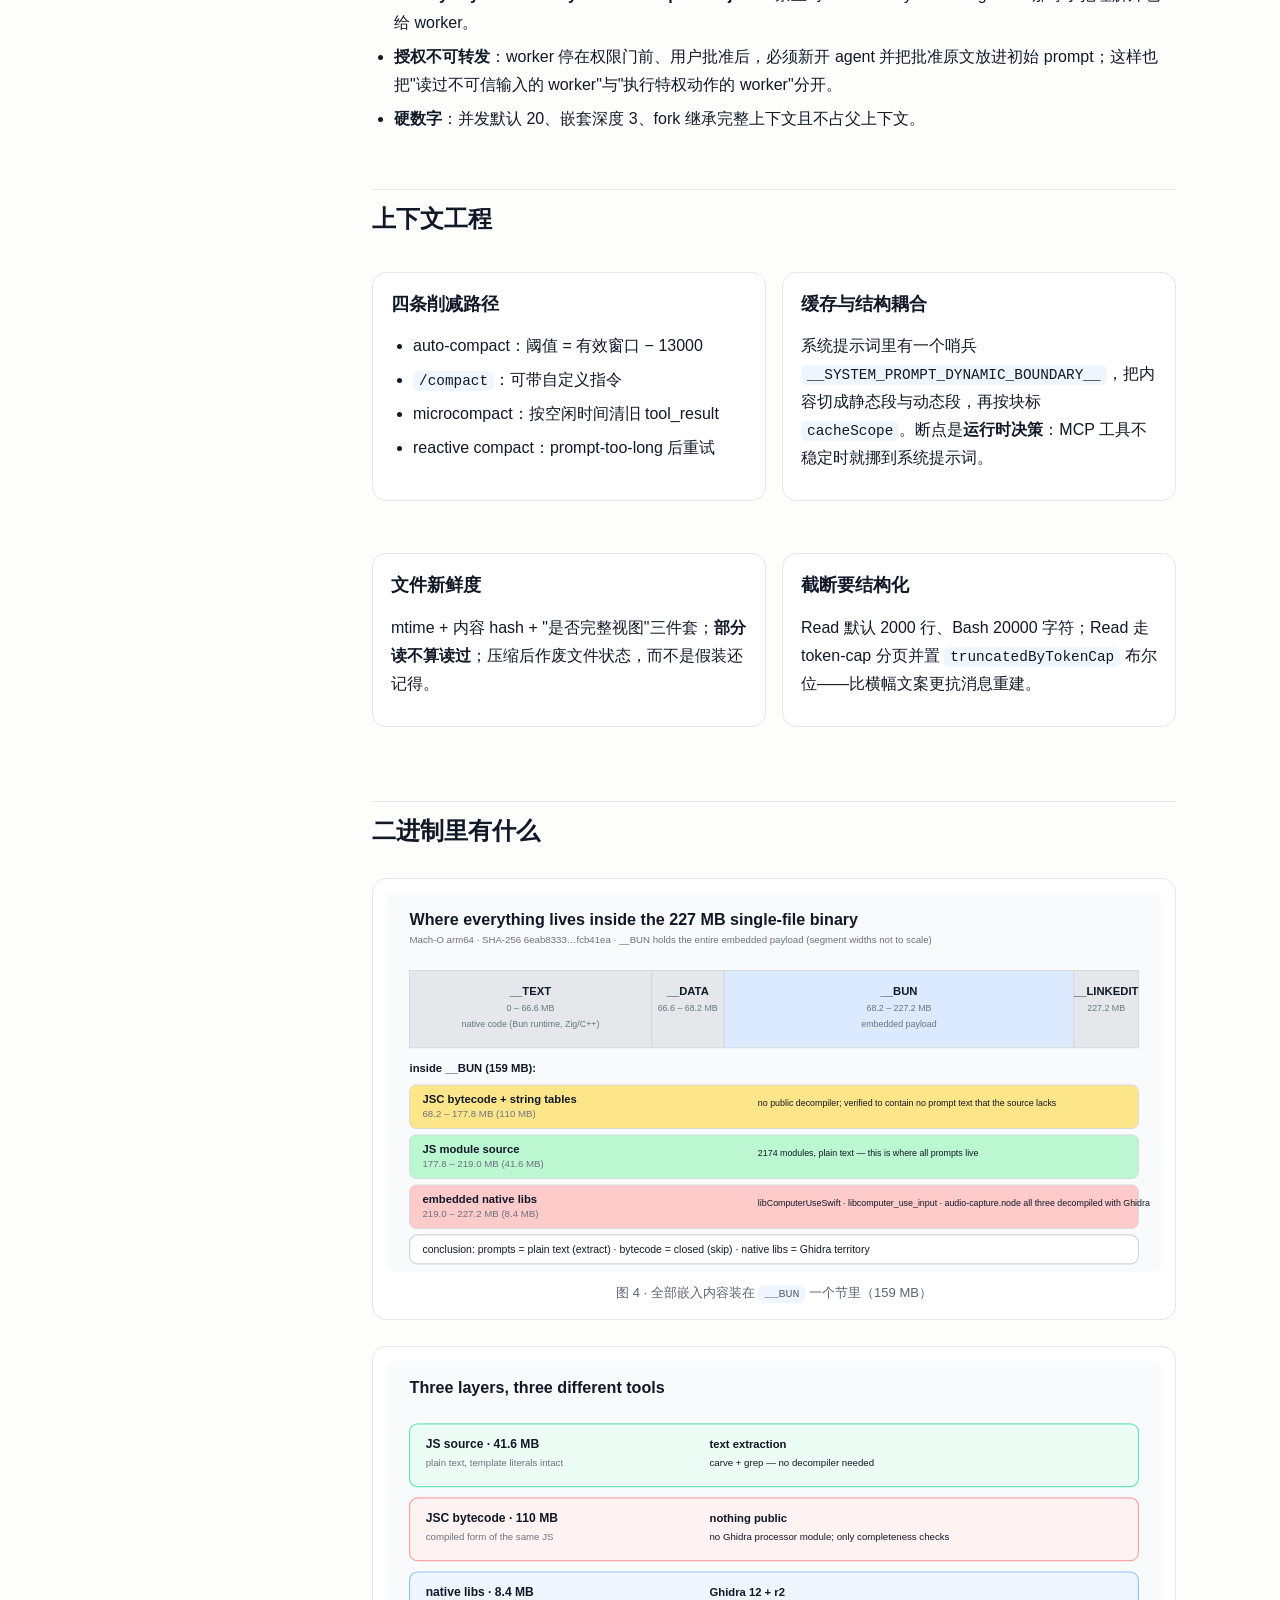
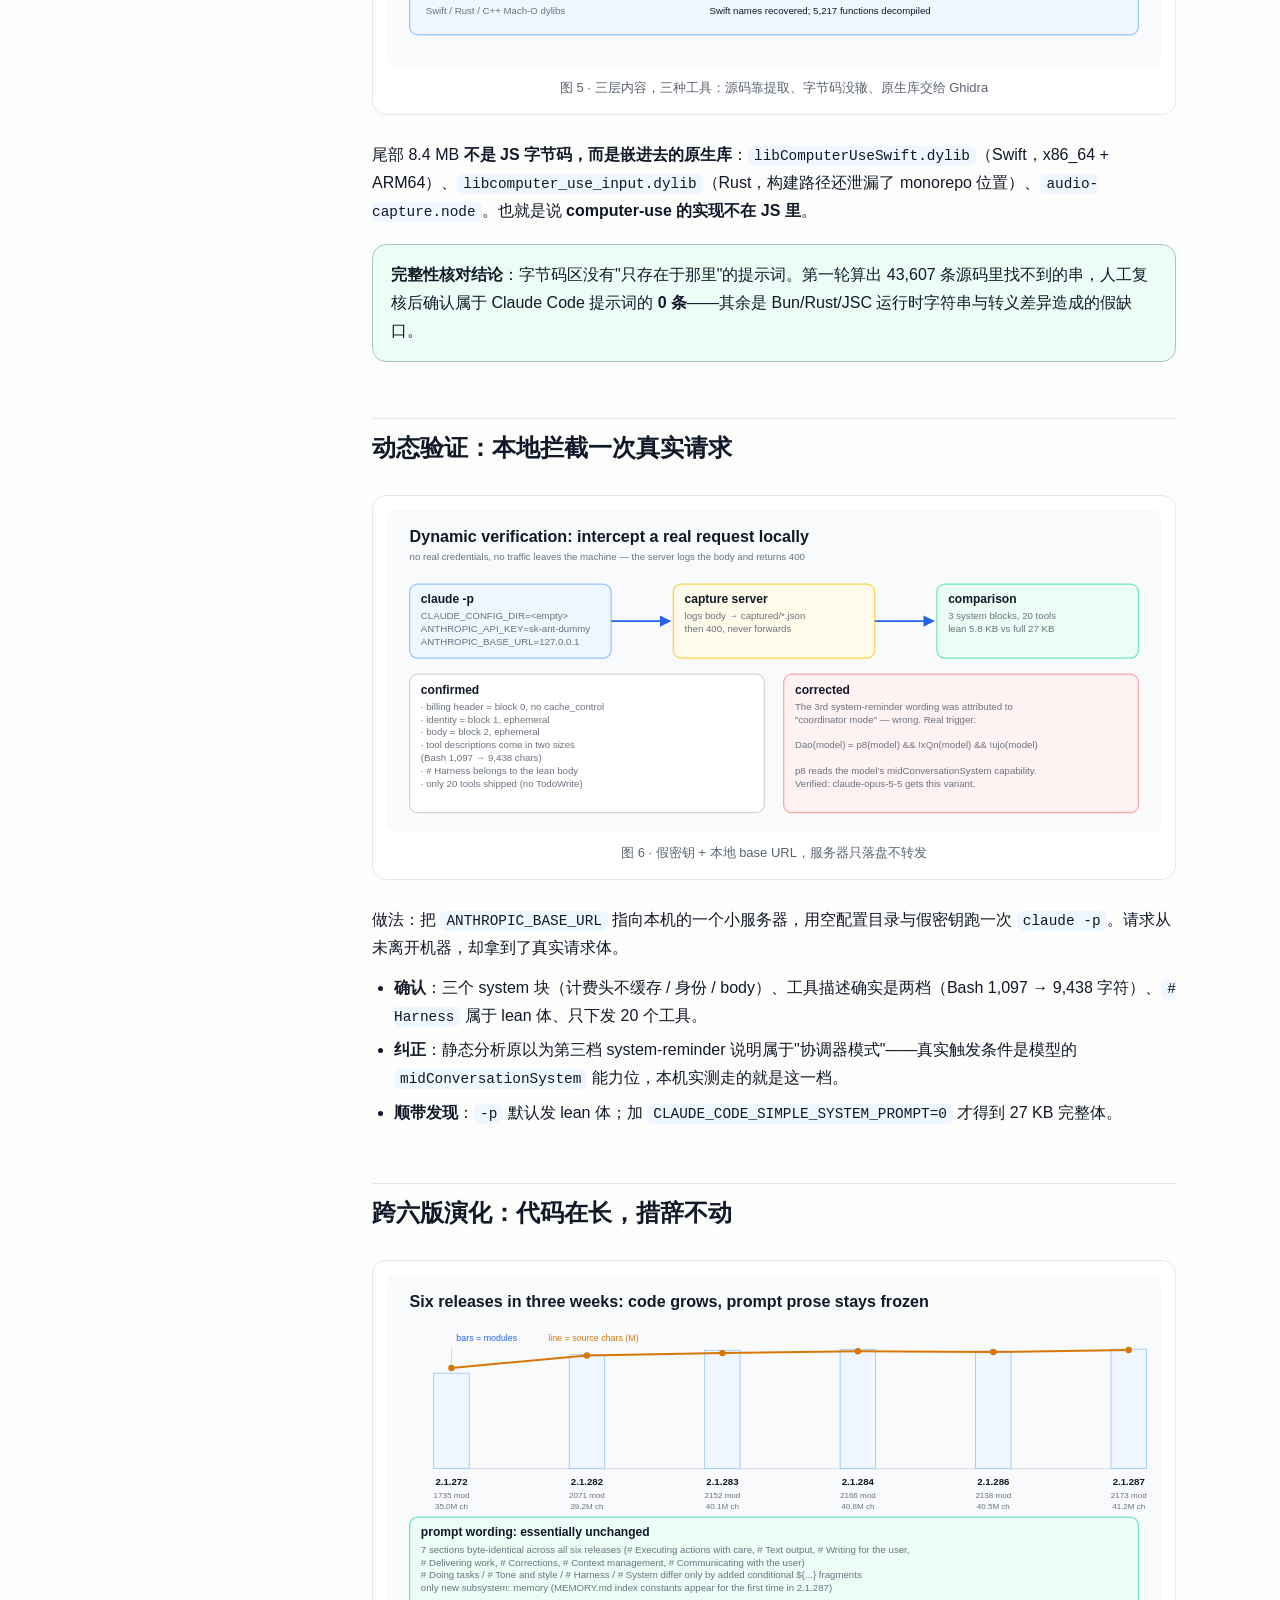
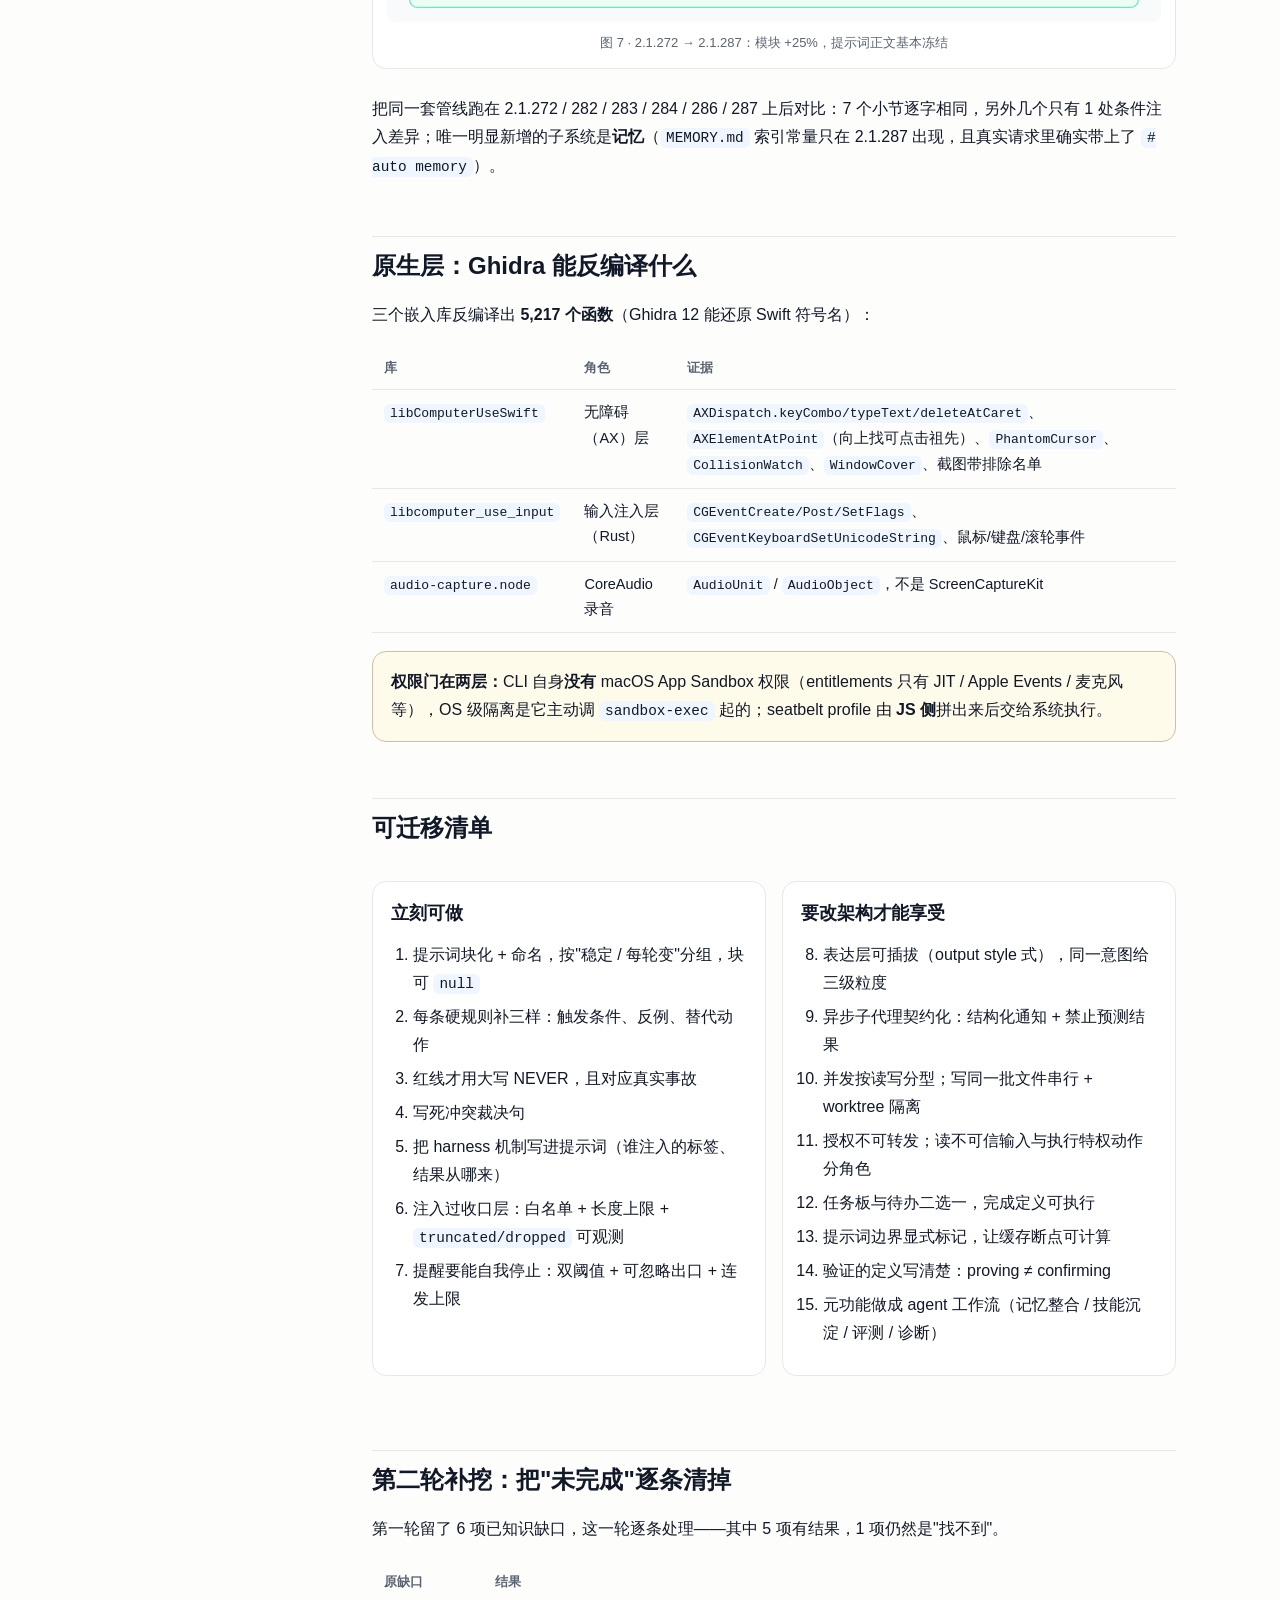
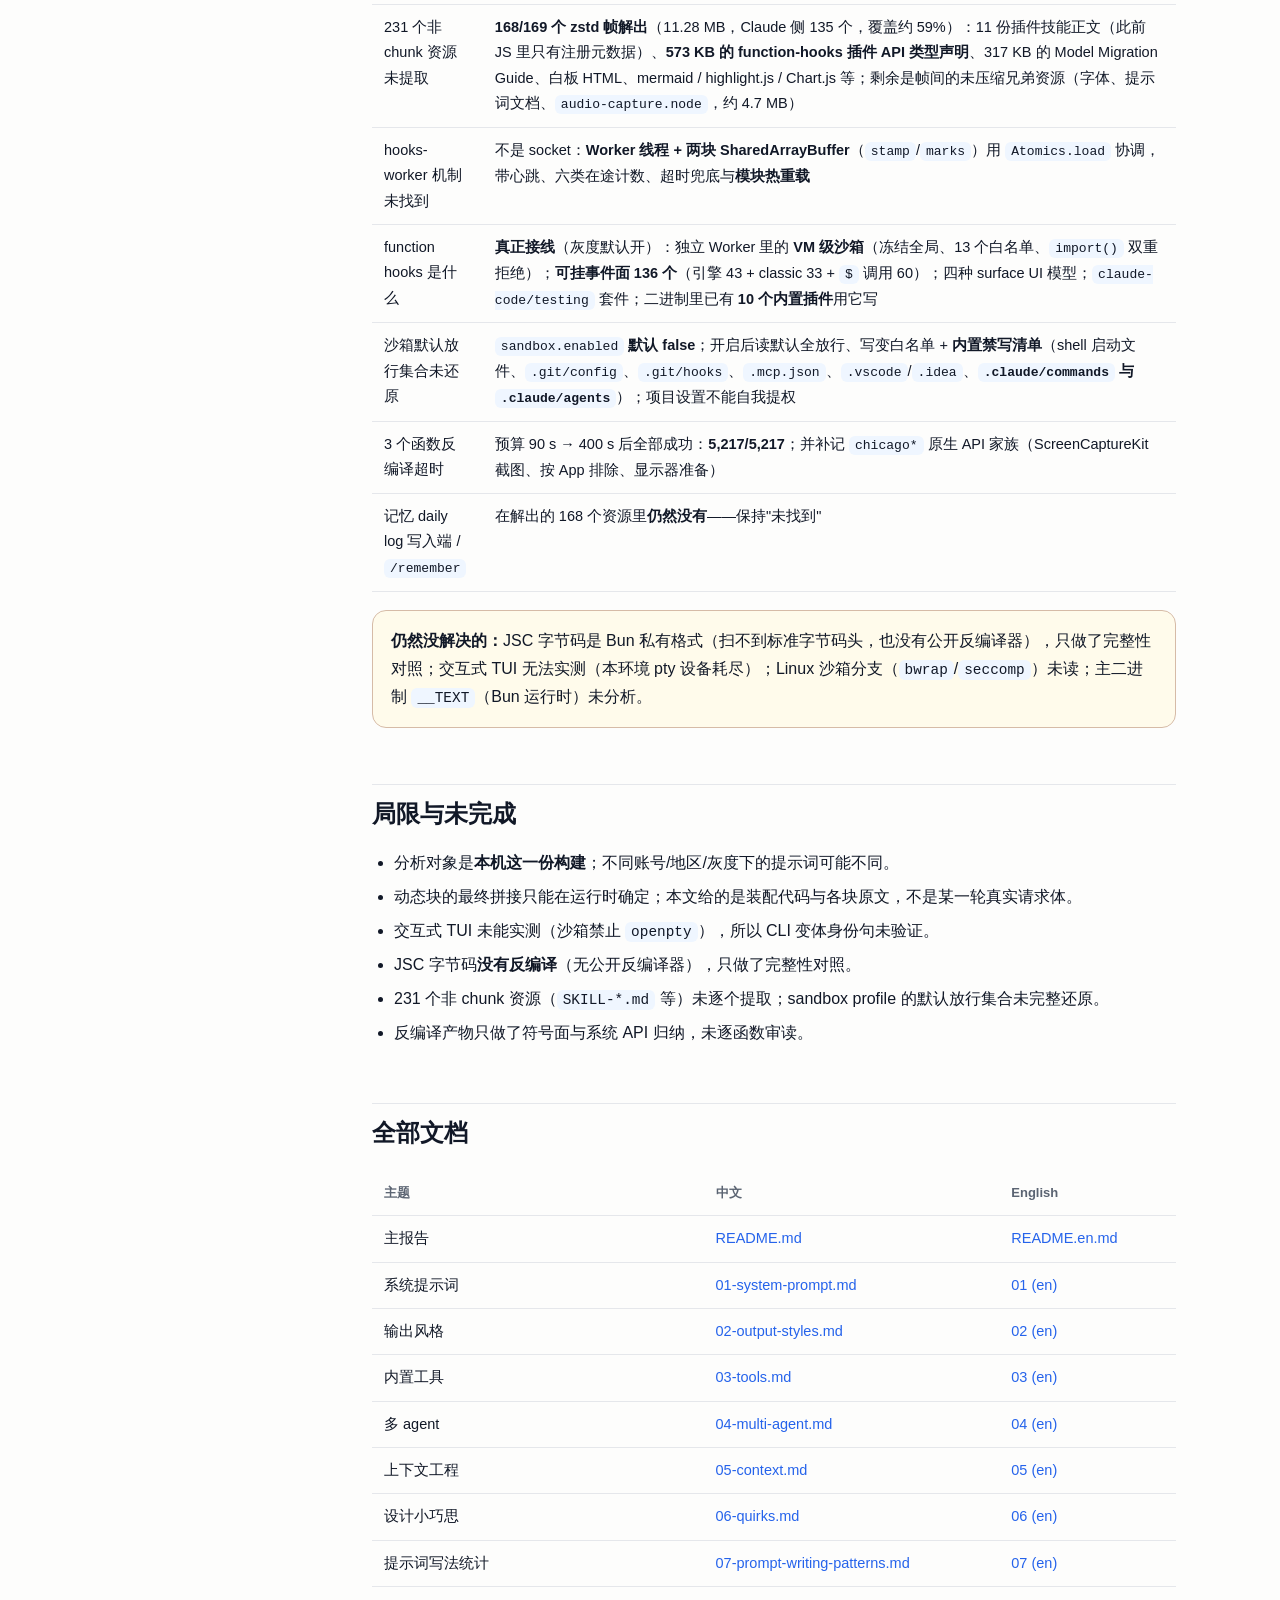
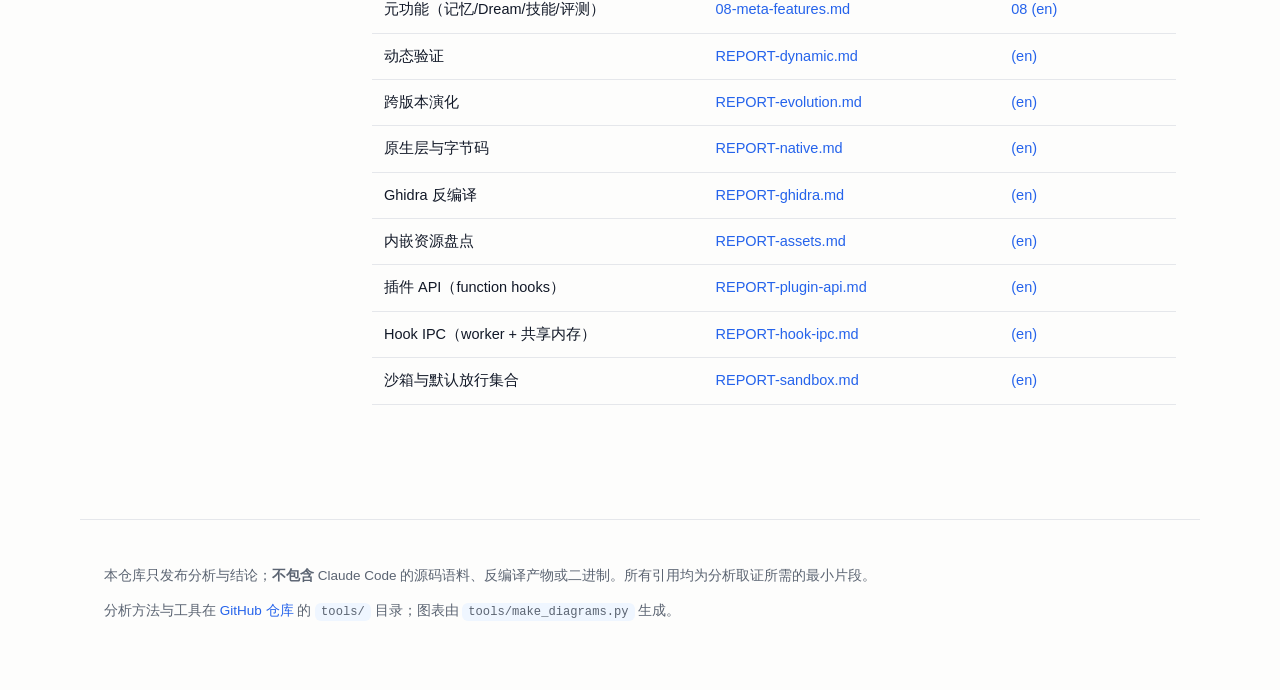
==== commit 9cc1dea1: "Second pass: close the known gaps — assets, plugin API, hook IPC, sandbox, native - assets: 168/169 " ====
--- a/docs/index.html
+++ b/docs/index.html
@@ -36,6 +36,7 @@
     <li><a href="#evolution">跨六版演化</a></li>
     <li><a href="#native">原生层与 Ghidra</a></li>
     <li><a href="#lessons">可迁移清单</a></li>
+    <li><a href="#round2">第二轮补挖</a></li>
     <li><a href="#limits">局限与未完成</a></li>
   </ol>
 </aside>
@@ -112,6 +113,7 @@
 </figure>
 <table>
   <thead><tr><th>句式</th><th>例子</th></tr></thead>
+/thead>
   <tbody>
     <tr><td>禁令 + 例外</td><td><code>No model turn unless the plugin asks for one.</code></td></tr>
     <tr><td>禁止 + 替代</td><td><code>Prefer the Edit tool for modifying existing files — it only sends the diff.</code></td></tr>
@@ -236,6 +238,23 @@
       <li>元功能做成 agent 工作流（记忆整合 / 技能沉淀 / 评测 / 诊断）</li>
     </ol>
   </div>
+</div>
+
+<h2 id="round2">第二轮补挖：把"未完成"逐条清掉</h2>
+<p>第一轮留了 6 项已知识缺口，这一轮逐条处理——其中 5 项有结果，1 项仍然是"找不到"。</p>
+<table>
+  <thead><tr><th>原缺口</th><th>结果</th></tr></thead>
+  <tbody>
+    <tr><td>231 个非 chunk 资源未提取</td><td><b>168/169 个 zstd 帧解出</b>（11.28 MB，Claude 侧 135 个，覆盖约 59%）：11 份插件技能正文（此前 JS 里只有注册元数据）、<b>573 KB 的 function-hooks 插件 API 类型声明</b>、317 KB 的 Model Migration Guide、白板 HTML、mermaid / highlight.js / Chart.js 等；剩余是帧间的未压缩兄弟资源（字体、提示词文档、<code>audio-capture.node</code>，约 4.7 MB）</td></tr>
+    <tr><td>hooks-worker 机制未找到</td><td>不是 socket：<b>Worker 线程 + 两块 SharedArrayBuffer</b>（<code>stamp</code>/<code>marks</code>）用 <code>Atomics.load</code> 协调，带心跳、六类在途计数、超时兜底与<b>模块热重载</b></td></tr>
+    <tr><td>function hooks 是什么</td><td><b>真正接线</b>（灰度默认开）：独立 Worker 里的 <b>VM 级沙箱</b>（冻结全局、13 个白名单、<code>import()</code> 双重拒绝）；<b>可挂事件面 136 个</b>（引擎 43 + classic 33 + <code>$</code> 调用 60）；四种 surface UI 模型；<code>claude-code/testing</code> 套件；二进制里已有 <b>10 个内置插件</b>用它写</td></tr>
+    <tr><td>沙箱默认放行集合未还原</td><td><code>sandbox.enabled</code> <b>默认 false</b>；开启后读默认全放行、写变白名单 + <b>内置禁写清单</b>（shell 启动文件、<code>.git/config</code>、<code>.git/hooks</code>、<code>.mcp.json</code>、<code>.vscode</code>/<code>.idea</code>、<b><code>.claude/commands</code> 与 <code>.claude/agents</code></b>）；项目设置不能自我提权</td></tr>
+    <tr><td>3 个函数反编译超时</td><td>预算 90 s → 400 s 后全部成功：<b>5,217/5,217</b>；并补记 <code>chicago*</code> 原生 API 家族（ScreenCaptureKit 截图、按 App 排除、显示器准备）</td></tr>
+    <tr><td>记忆 daily log 写入端 / <code>/remember</code></td><td>在解出的 168 个资源里<b>仍然没有</b>——保持"未找到"</td></tr>
+  </tbody>
+</table>
+<div class="card warn">
+  <b>仍然没解决的：</b>JSC 字节码是 Bun 私有格式（扫不到标准字节码头，也没有公开反编译器），只做了完整性对照；交互式 TUI 无法实测（本环境 pty 设备耗尽）；Linux 沙箱分支（<code>bwrap</code>/<code>seccomp</code>）未读；主二进制 <code>__TEXT</code>（Bun 运行时）未分析。
 </div>
 
 <h2 id="limits">局限与未完成</h2>
@@ -265,6 +284,10 @@
     <tr><td>跨版本演化</td><td><a href="https://github.com/louisyeaaah/claude-code-re/blob/main/evolution/REPORT-evolution.md">REPORT-evolution.md</a></td><td><a href="https://github.com/louisyeaaah/claude-code-re/blob/main/evolution/REPORT-evolution.en.md">(en)</a></td></tr>
     <tr><td>原生层与字节码</td><td><a href="https://github.com/louisyeaaah/claude-code-re/blob/main/verify/REPORT-native.md">REPORT-native.md</a></td><td><a href="https://github.com/louisyeaaah/claude-code-re/blob/main/verify/REPORT-native.en.md">(en)</a></td></tr>
     <tr><td>Ghidra 反编译</td><td><a href="https://github.com/louisyeaaah/claude-code-re/blob/main/verify/REPORT-ghidra.md">REPORT-ghidra.md</a></td><td><a href="https://github.com/louisyeaaah/claude-code-re/blob/main/verify/REPORT-ghidra.en.md">(en)</a></td></tr>
+    <tr><td>内嵌资源盘点</td><td><a href="https://github.com/louisyeaaah/claude-code-re/blob/main/verify/REPORT-assets.md">REPORT-assets.md</a></td><td><a href="https://github.com/louisyeaaah/claude-code-re/blob/main/verify/REPORT-assets.en.md">(en)</a></td></tr>
+    <tr><td>插件 API（function hooks）</td><td><a href="https://github.com/louisyeaaah/claude-code-re/blob/main/verify/REPORT-plugin-api.md">REPORT-plugin-api.md</a></td><td><a href="https://github.com/louisyeaaah/claude-code-re/blob/main/verify/REPORT-plugin-api.en.md">(en)</a></td></tr>
+    <tr><td>Hook IPC（worker + 共享内存）</td><td><a href="https://github.com/louisyeaaah/claude-code-re/blob/main/verify/REPORT-hook-ipc.md">REPORT-hook-ipc.md</a></td><td><a href="https://github.com/louisyeaaah/claude-code-re/blob/main/verify/REPORT-hook-ipc.en.md">(en)</a></td></tr>
+    <tr><td>沙箱与默认放行集合</td><td><a href="https://github.com/louisyeaaah/claude-code-re/blob/main/verify/REPORT-sandbox.md">REPORT-sandbox.md</a></td><td><a href="https://github.com/louisyeaaah/claude-code-re/blob/main/verify/REPORT-sandbox.en.md">(en)</a></td></tr>
   </tbody>
 </table>
 
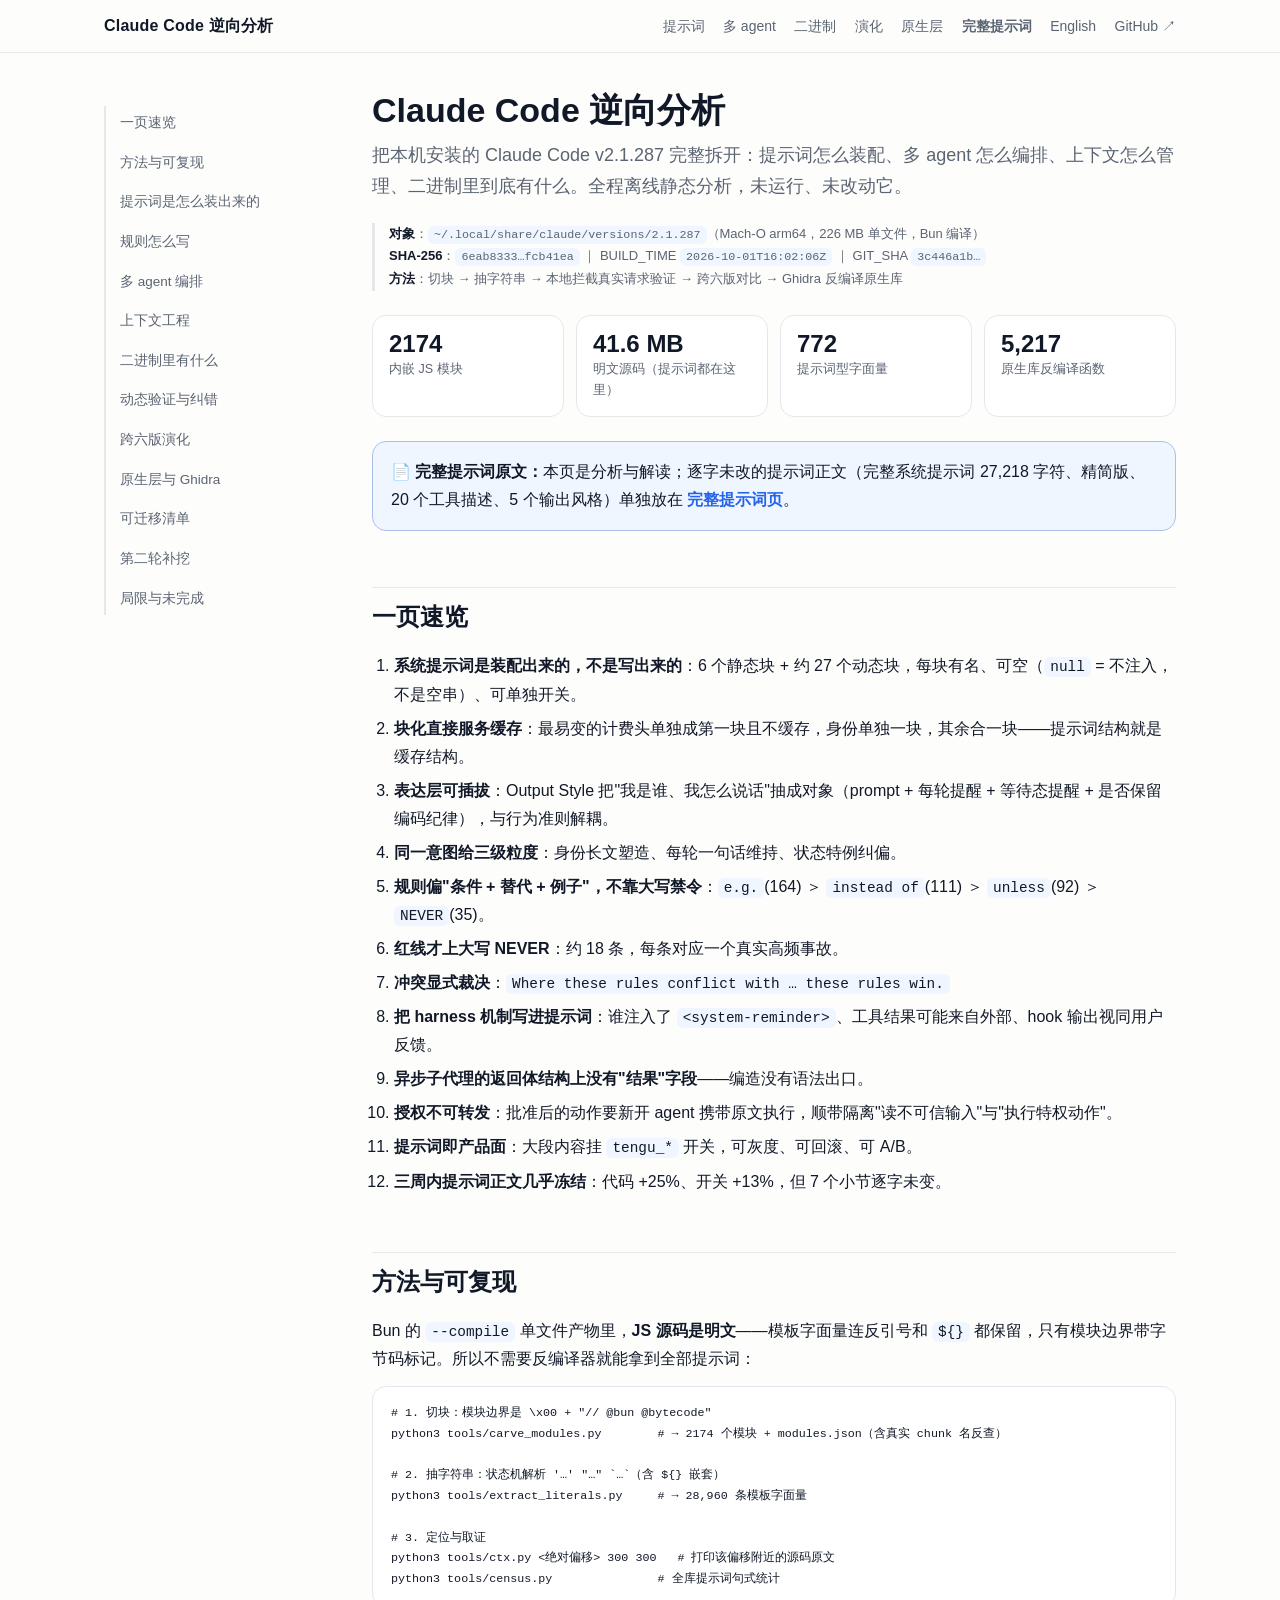
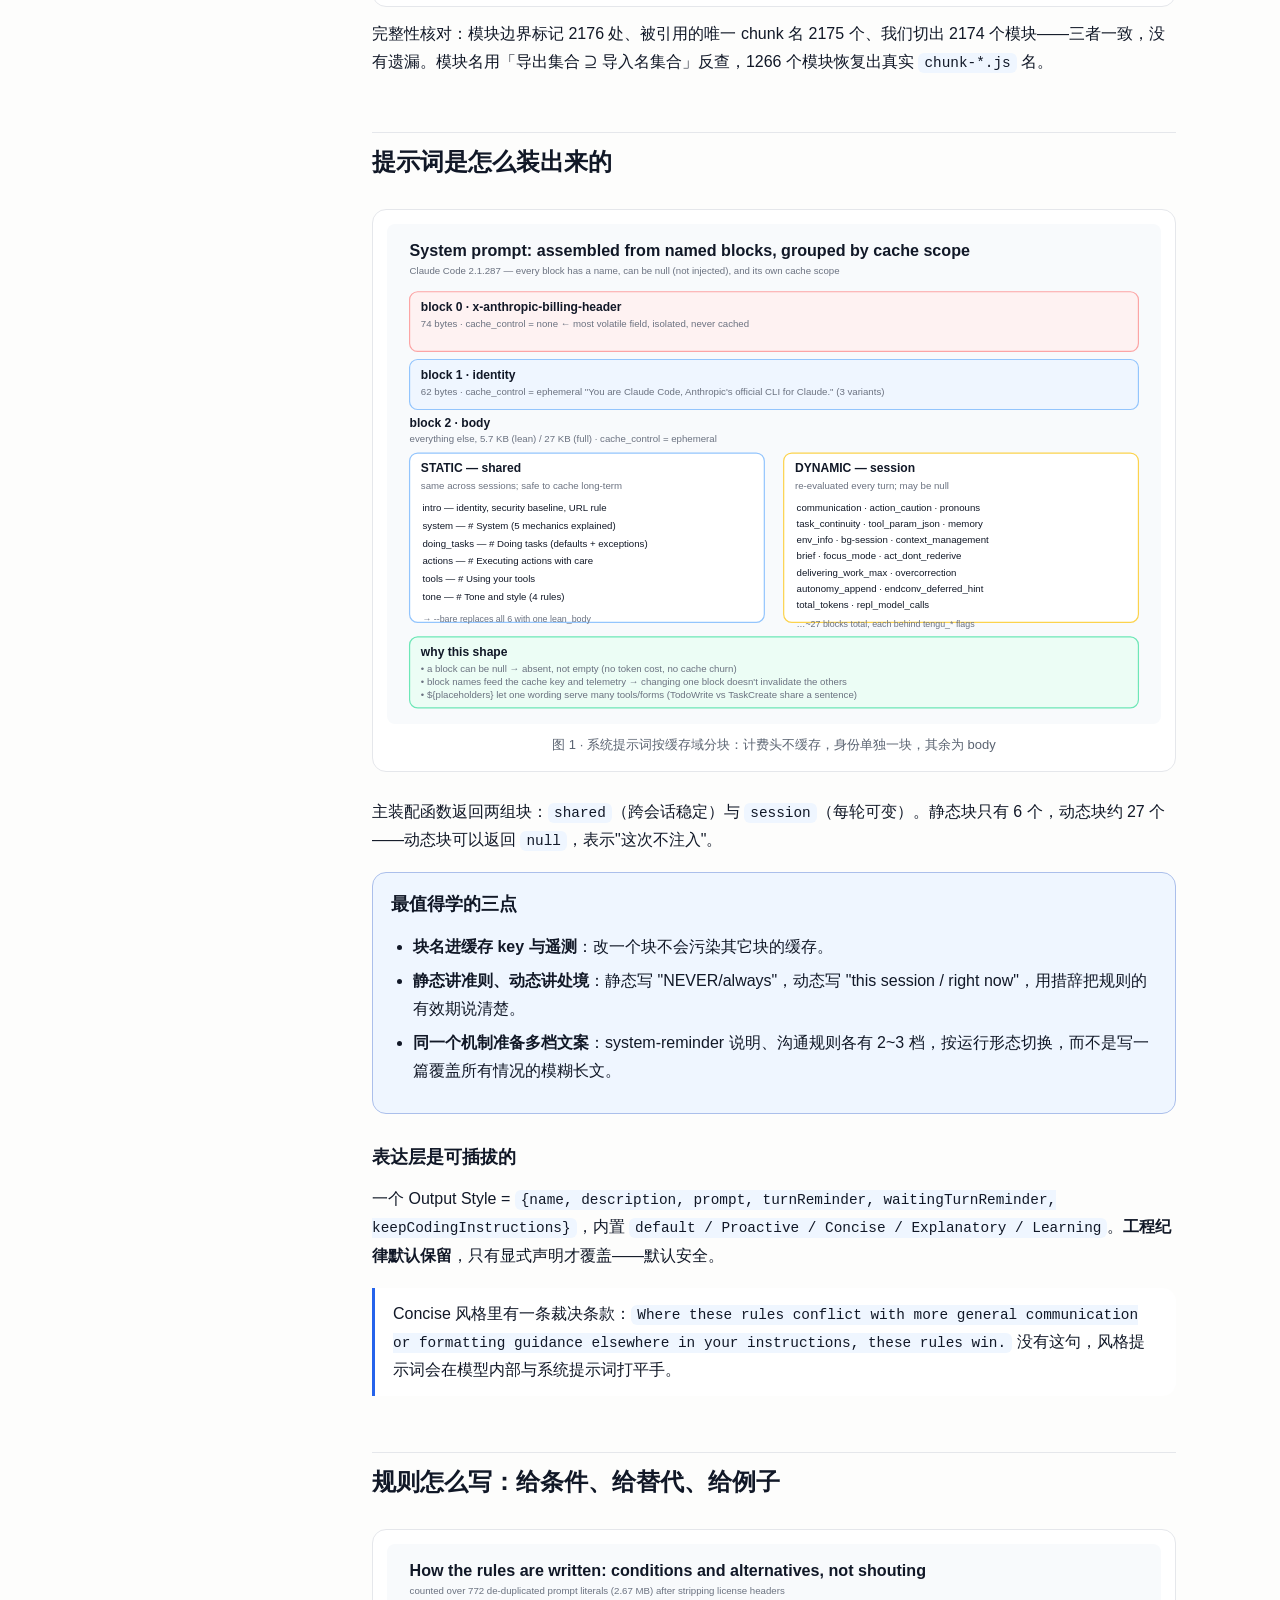
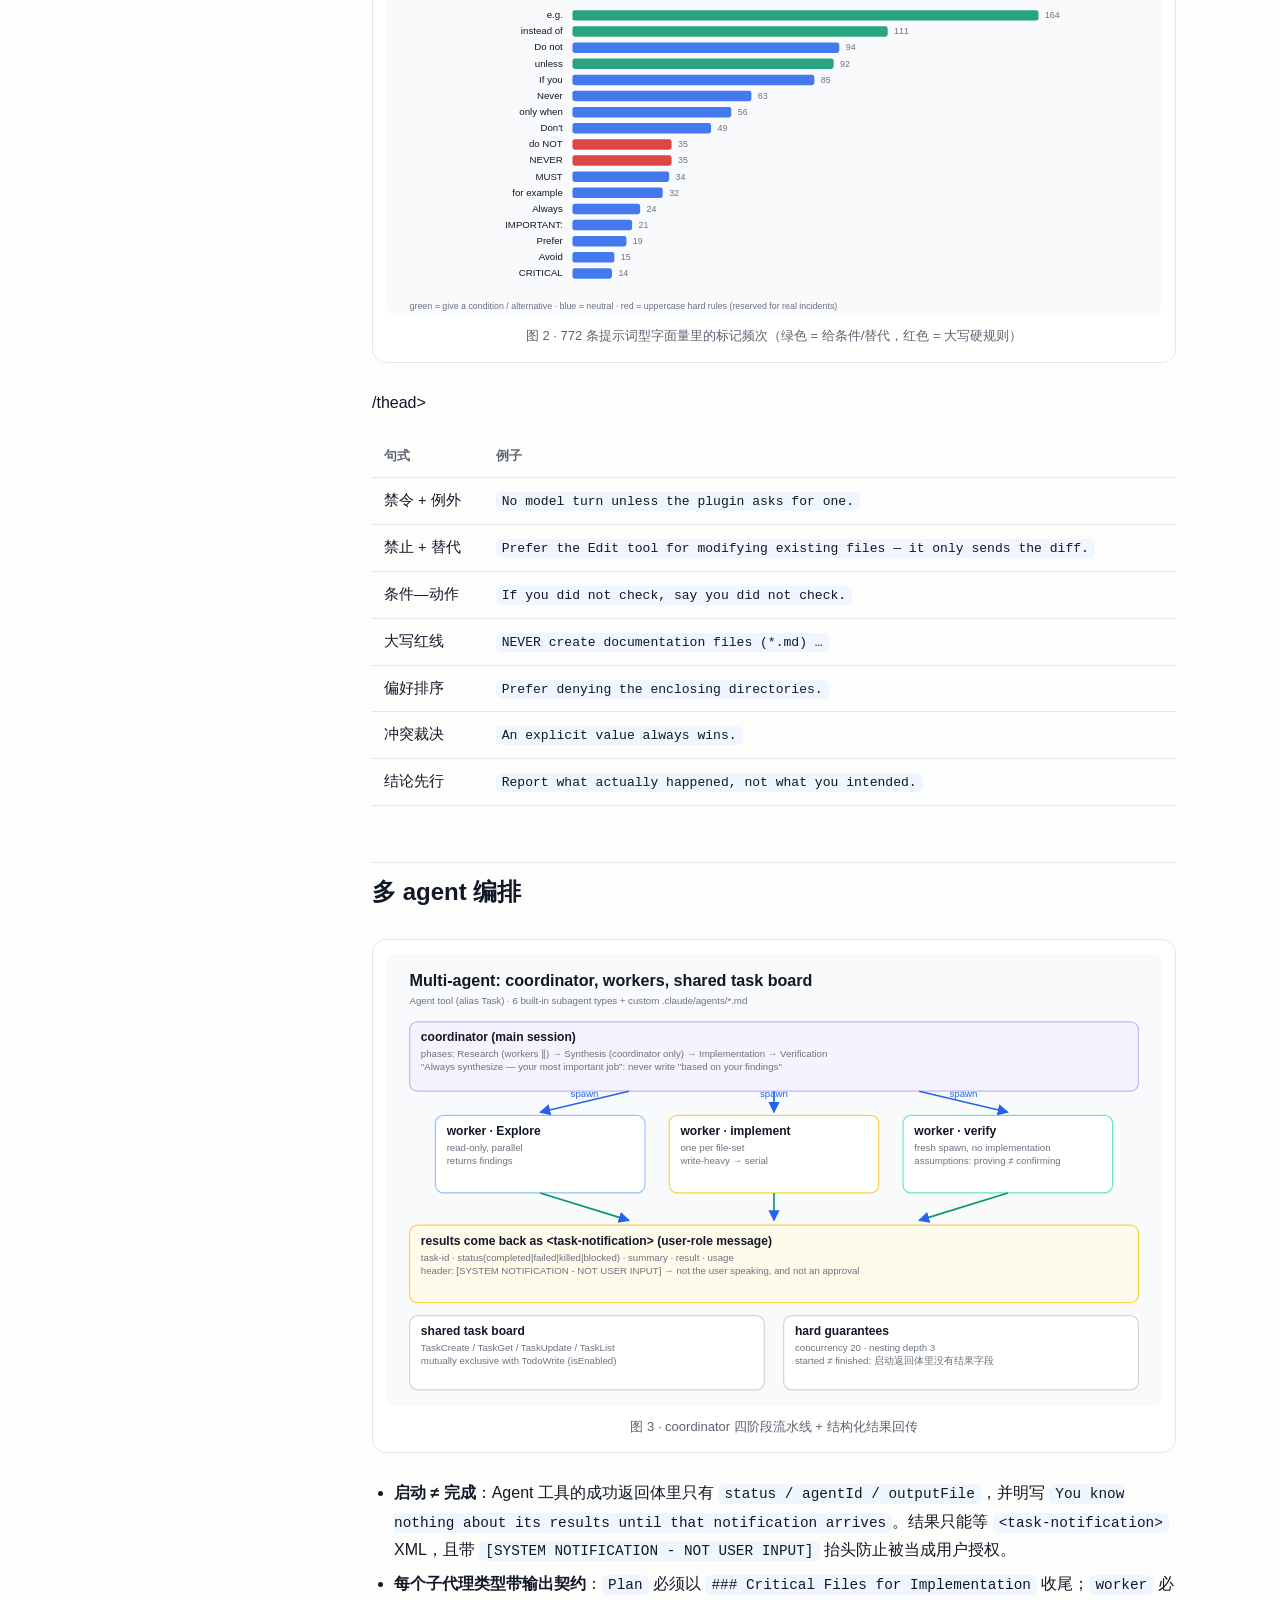
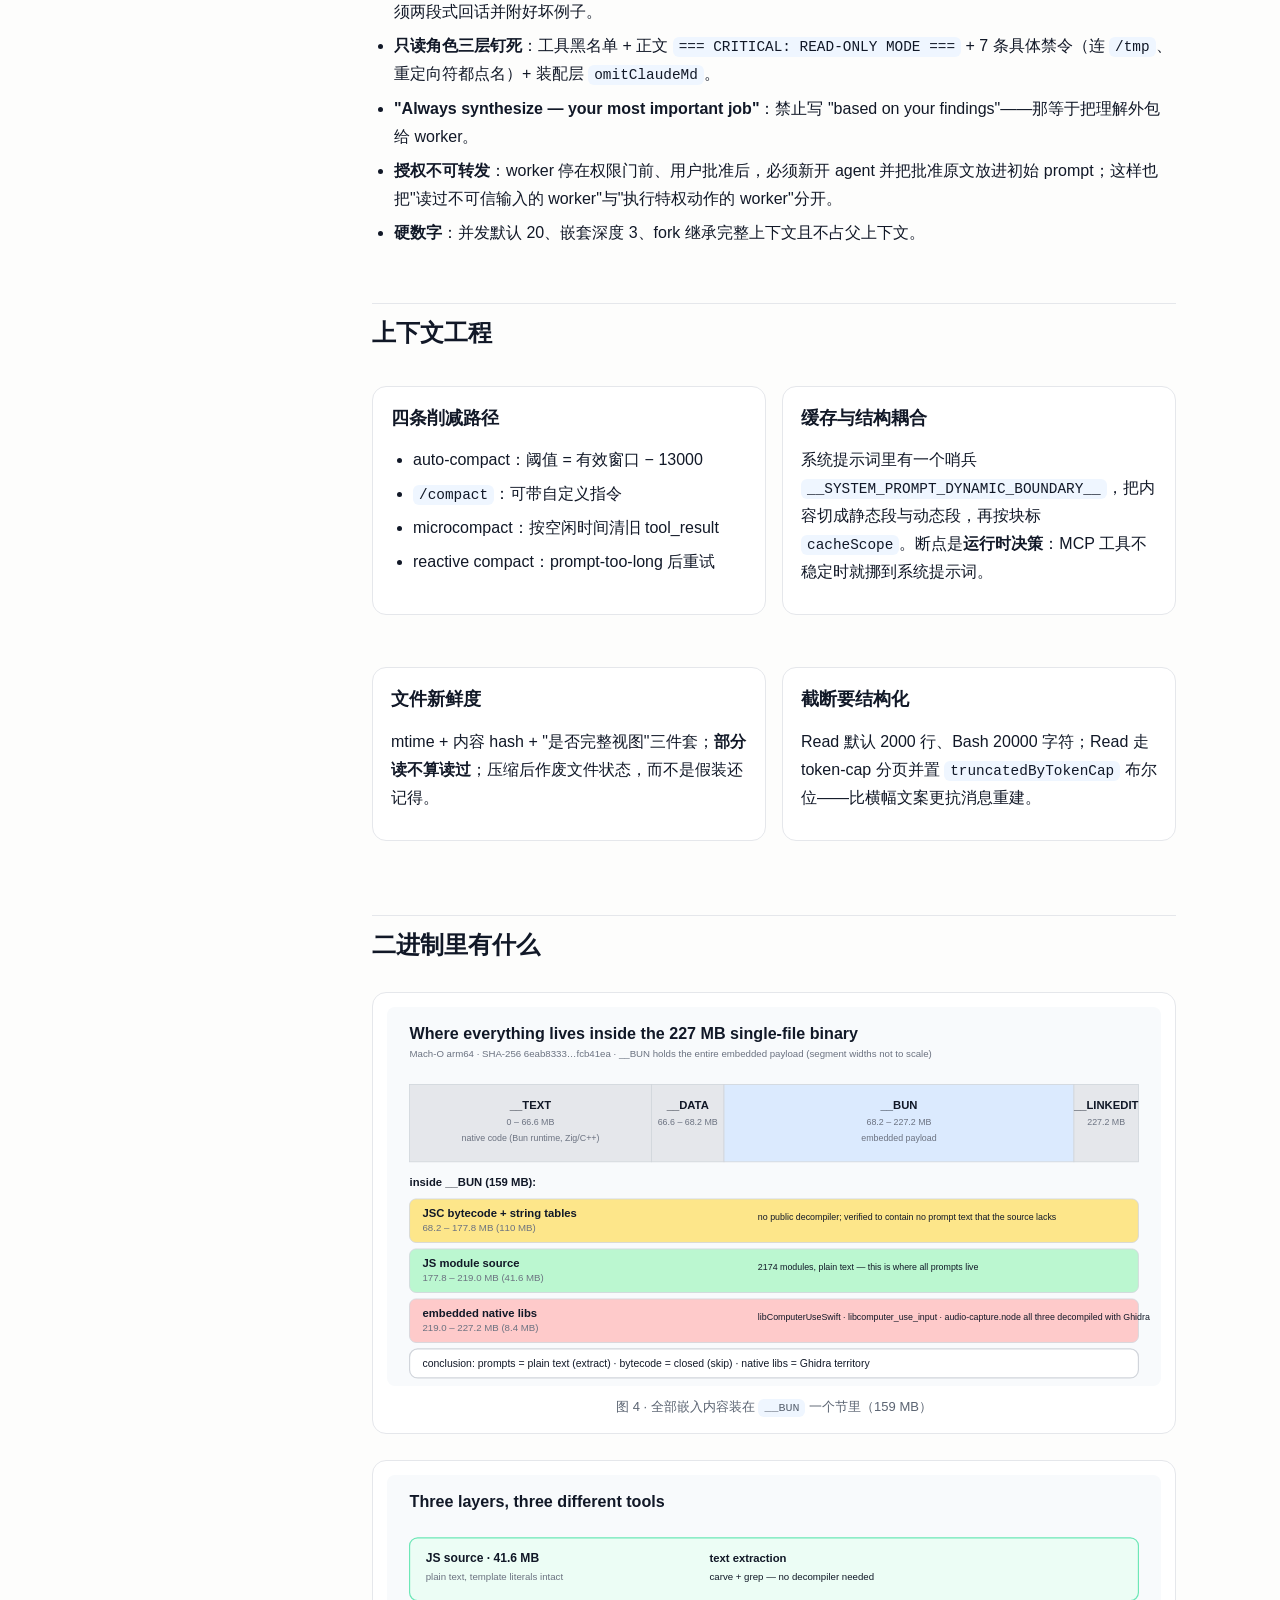
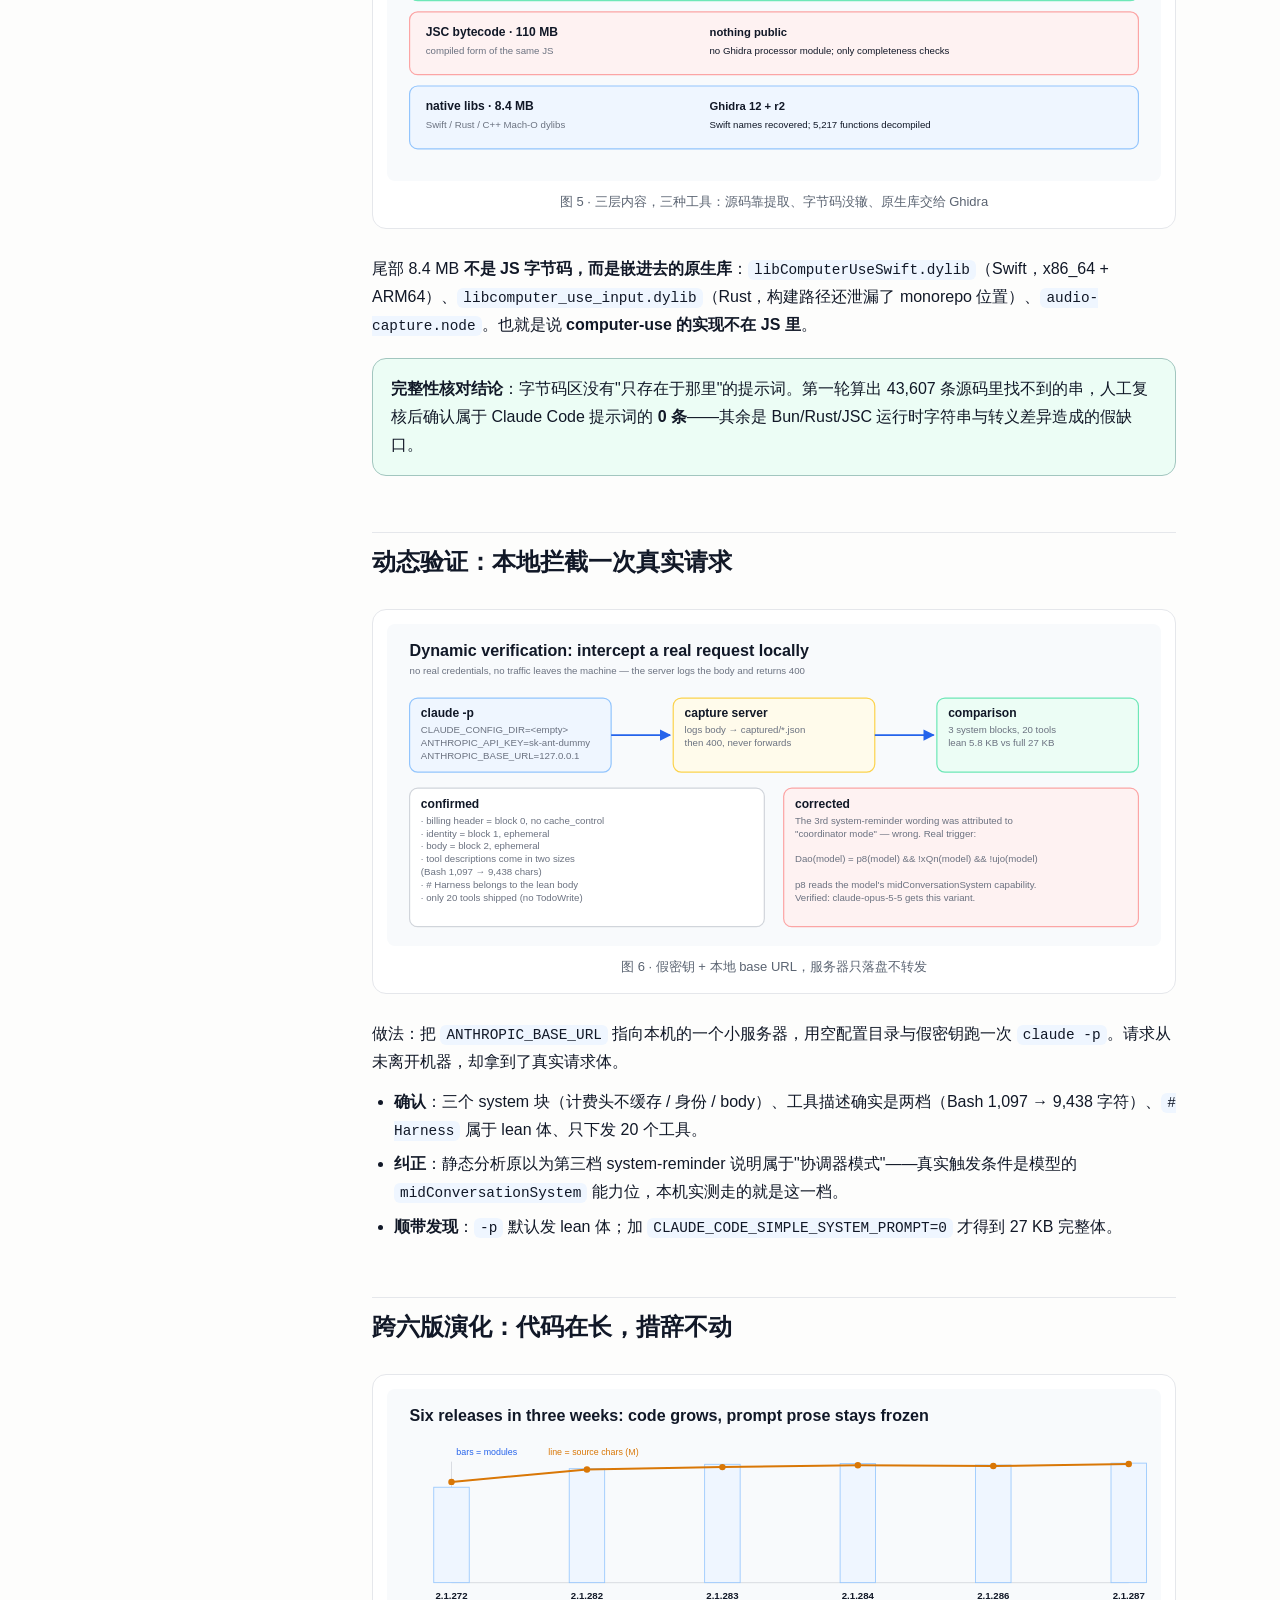
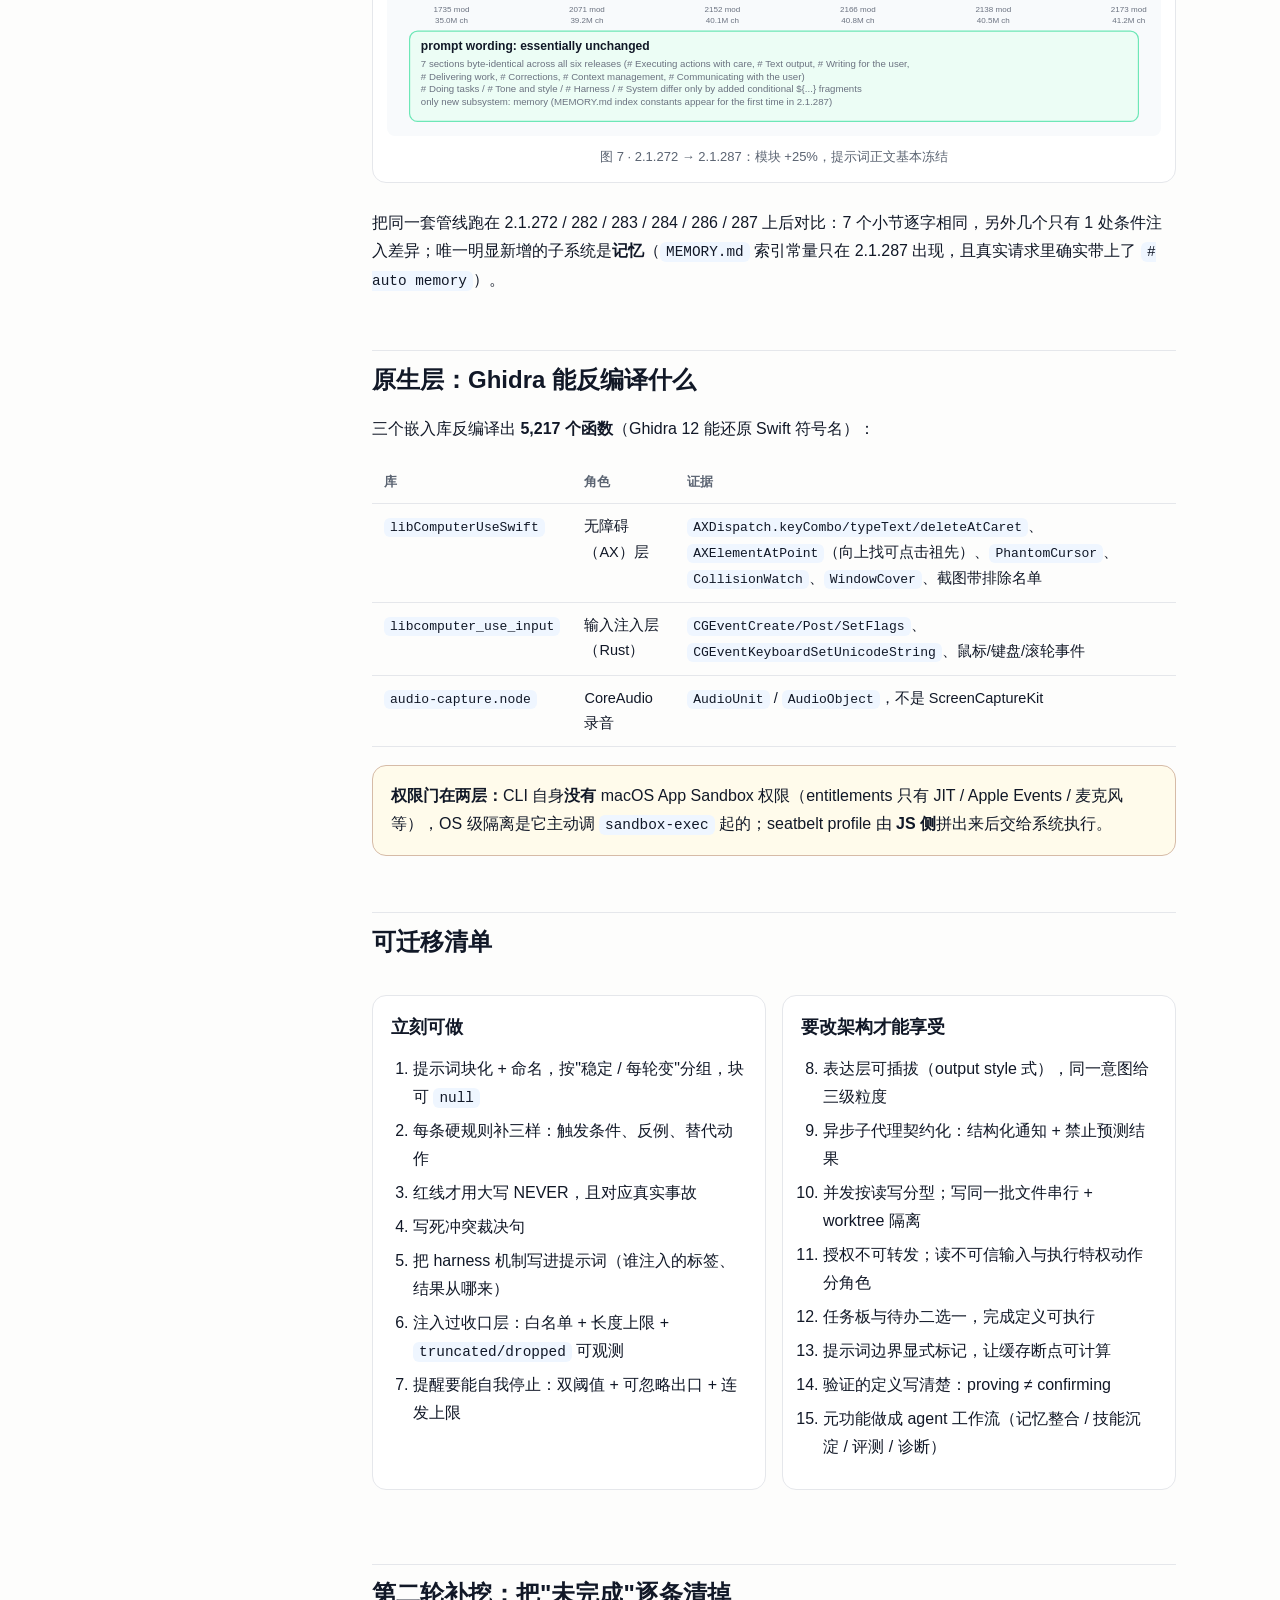
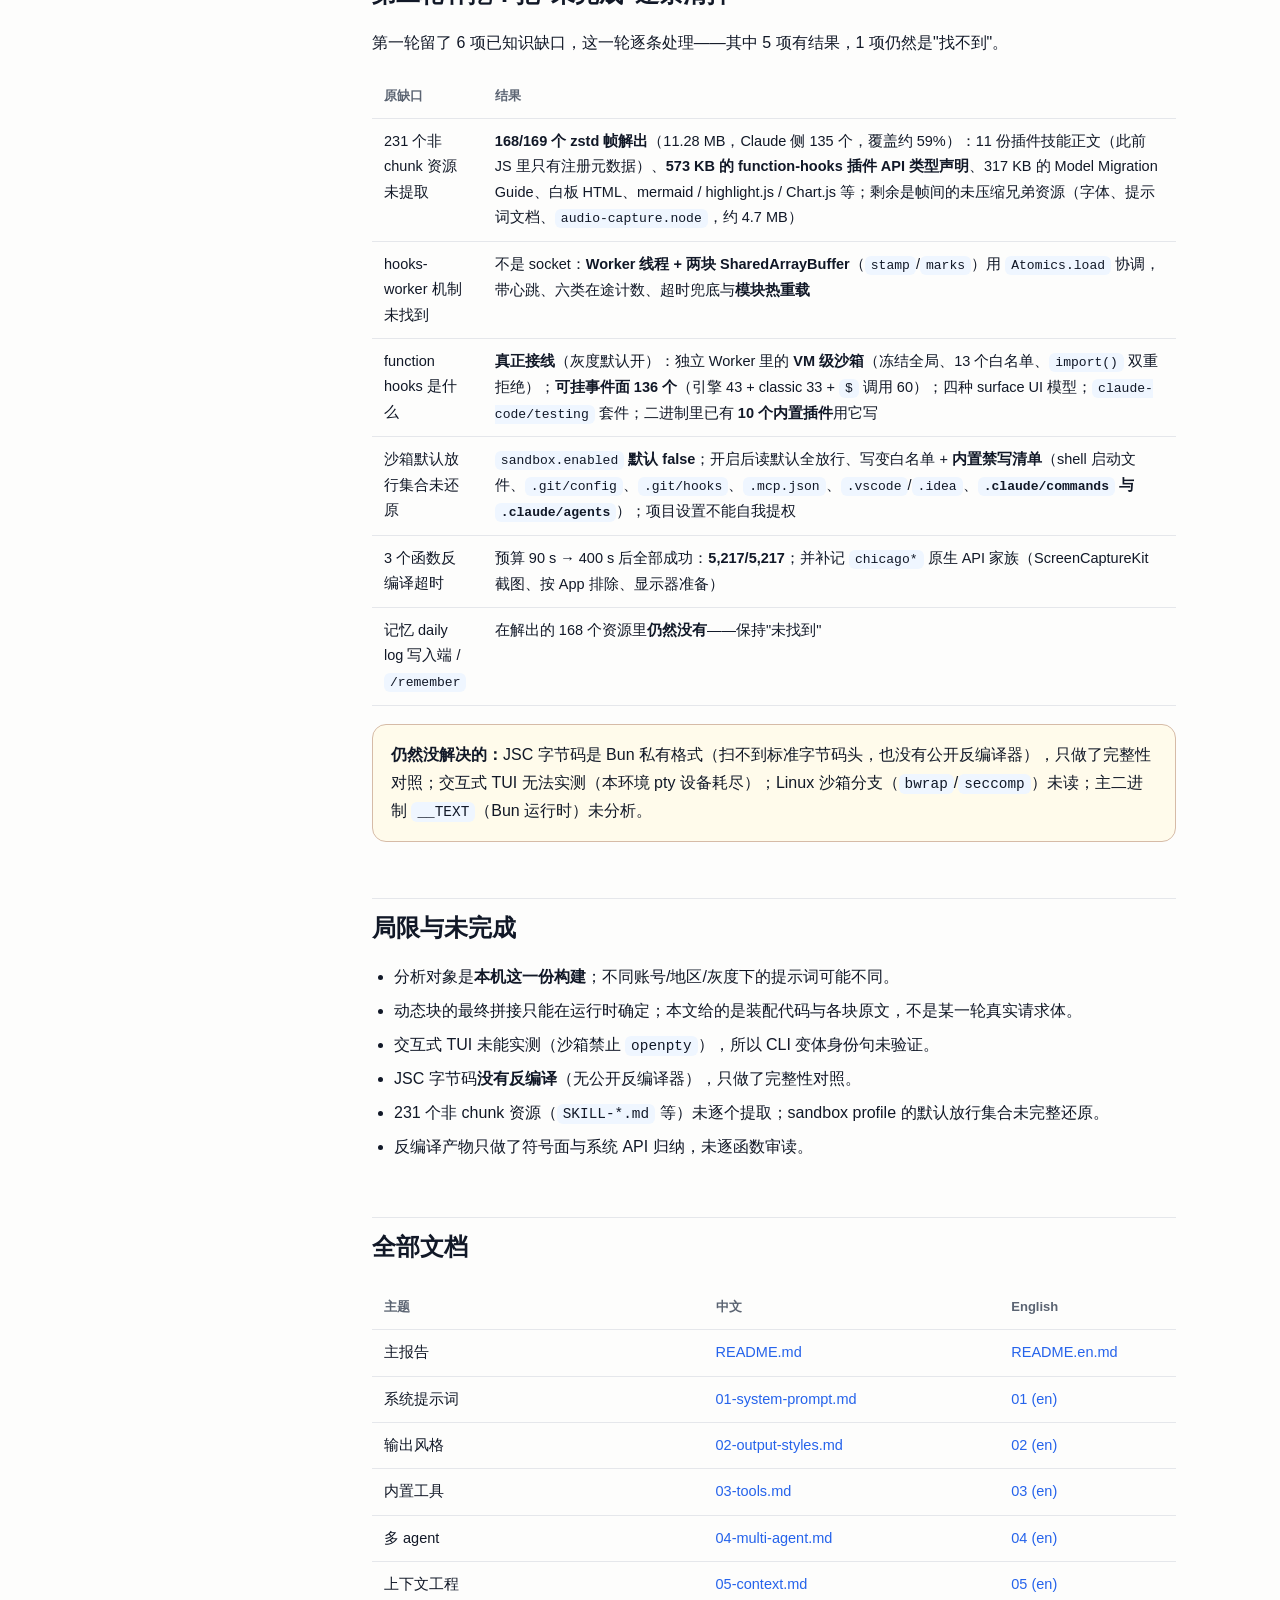
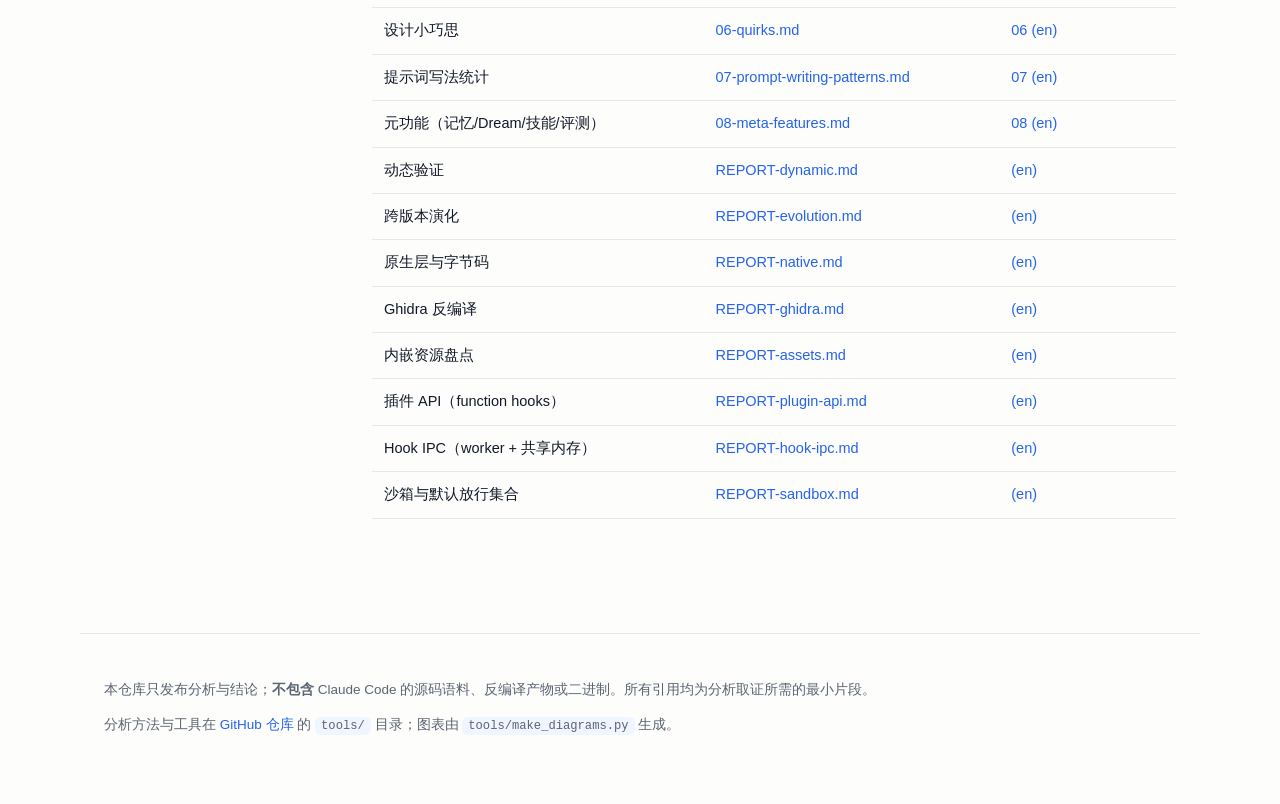
==== commit 3887fc95: "Publish the complete prompts on the Pages site New prompts/ directory with verbatim texts, plus two " ====
--- a/docs/index.html
+++ b/docs/index.html
@@ -17,6 +17,7 @@
     <a href="#binary">二进制</a>
     <a href="#evolution">演化</a>
     <a href="#native">原生层</a>
+    <a href="prompts.html"><b>完整提示词</b></a>
     <a href="en.html">English</a>
     <a href="https://github.com/louisyeaaah/claude-code-re">GitHub ↗</a>
   </nav>
@@ -58,6 +59,9 @@
   <div class="stat"><div class="n">5,217</div><div class="k">原生库反编译函数</div></div>
 </div>
 
+<div class="card accent" style="margin-top:18px">
+  <b>📄 完整提示词原文：</b>本页是分析与解读；逐字未改的提示词正文（完整系统提示词 27,218 字符、精简版、20 个工具描述、5 个输出风格）单独放在 <a href="prompts.html"><b>完整提示词页</b></a>。
+</div>
 <h2 id="overview">一页速览</h2>
 <ol>
   <li><b>系统提示词是装配出来的，不是写出来的</b>：6 个静态块 + 约 27 个动态块，每块有名、可空（<code>null</code> = 不注入，不是空串）、可单独开关。</li>
